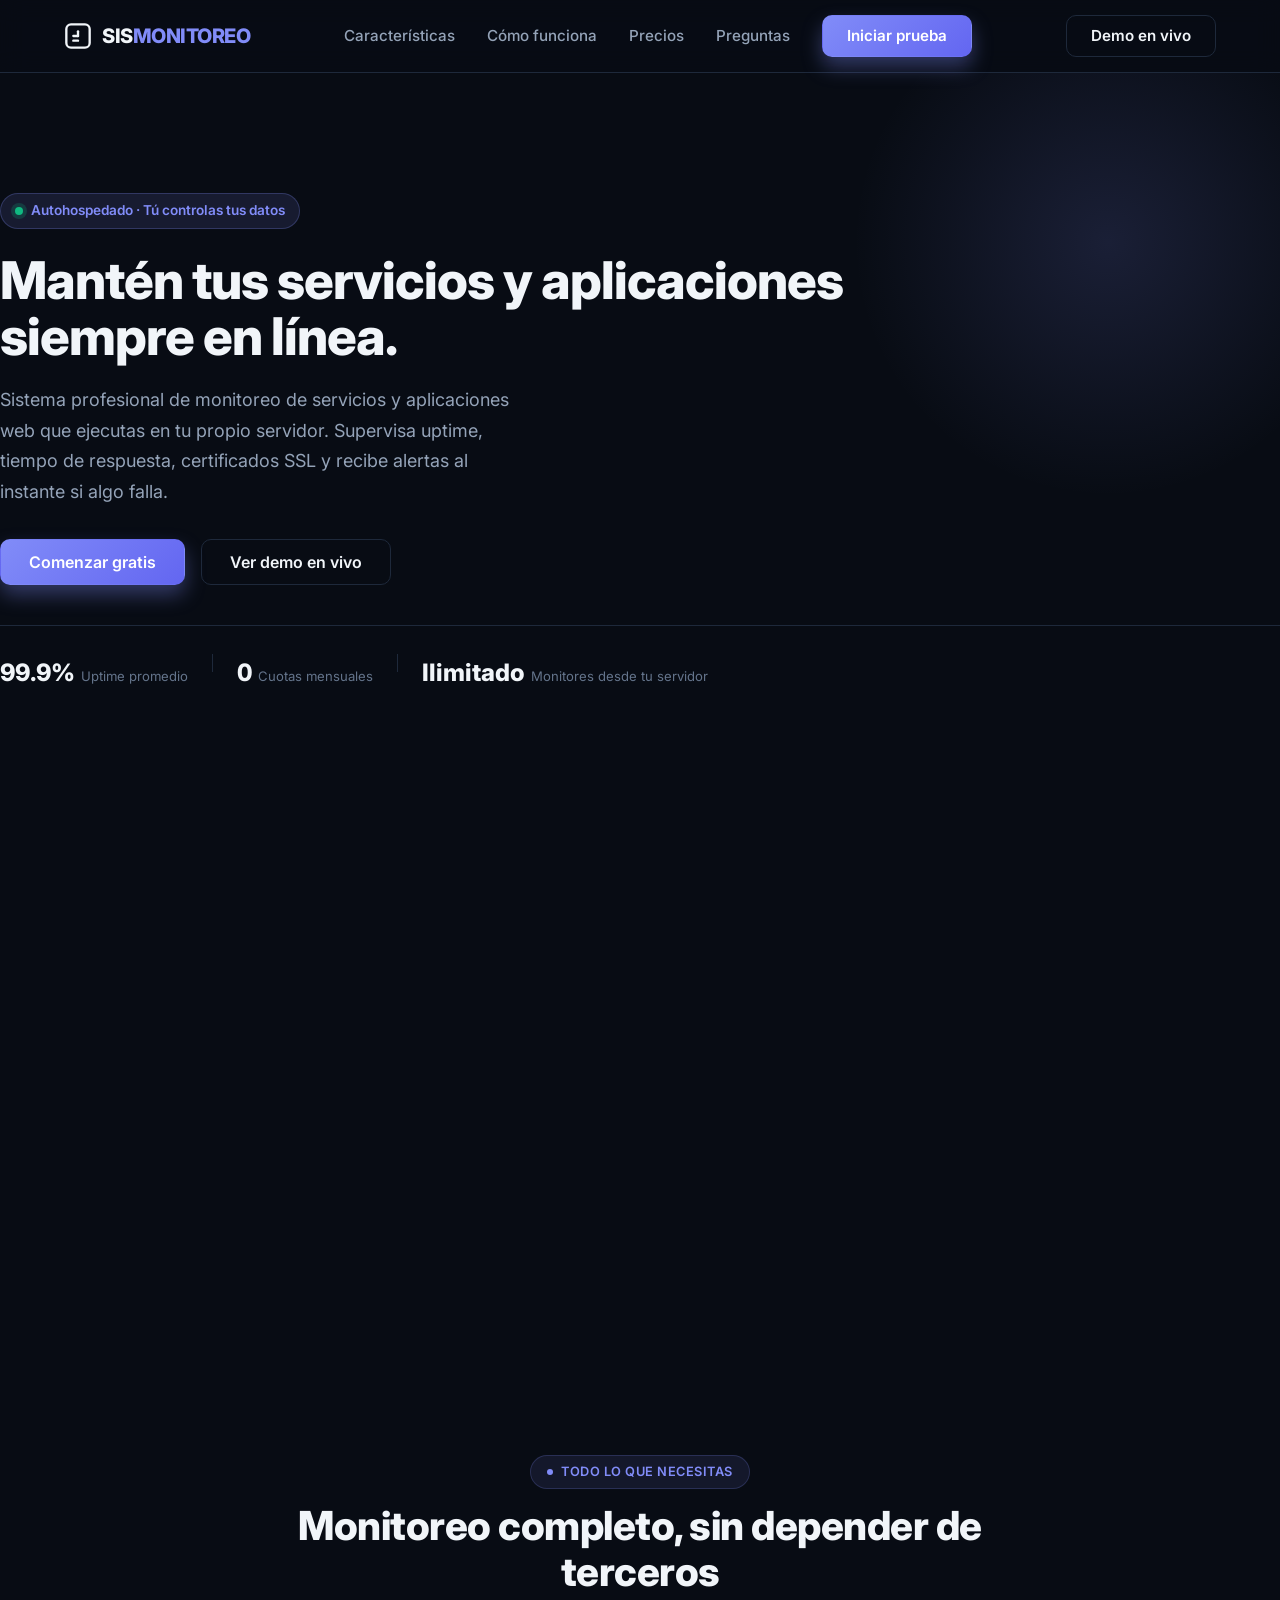
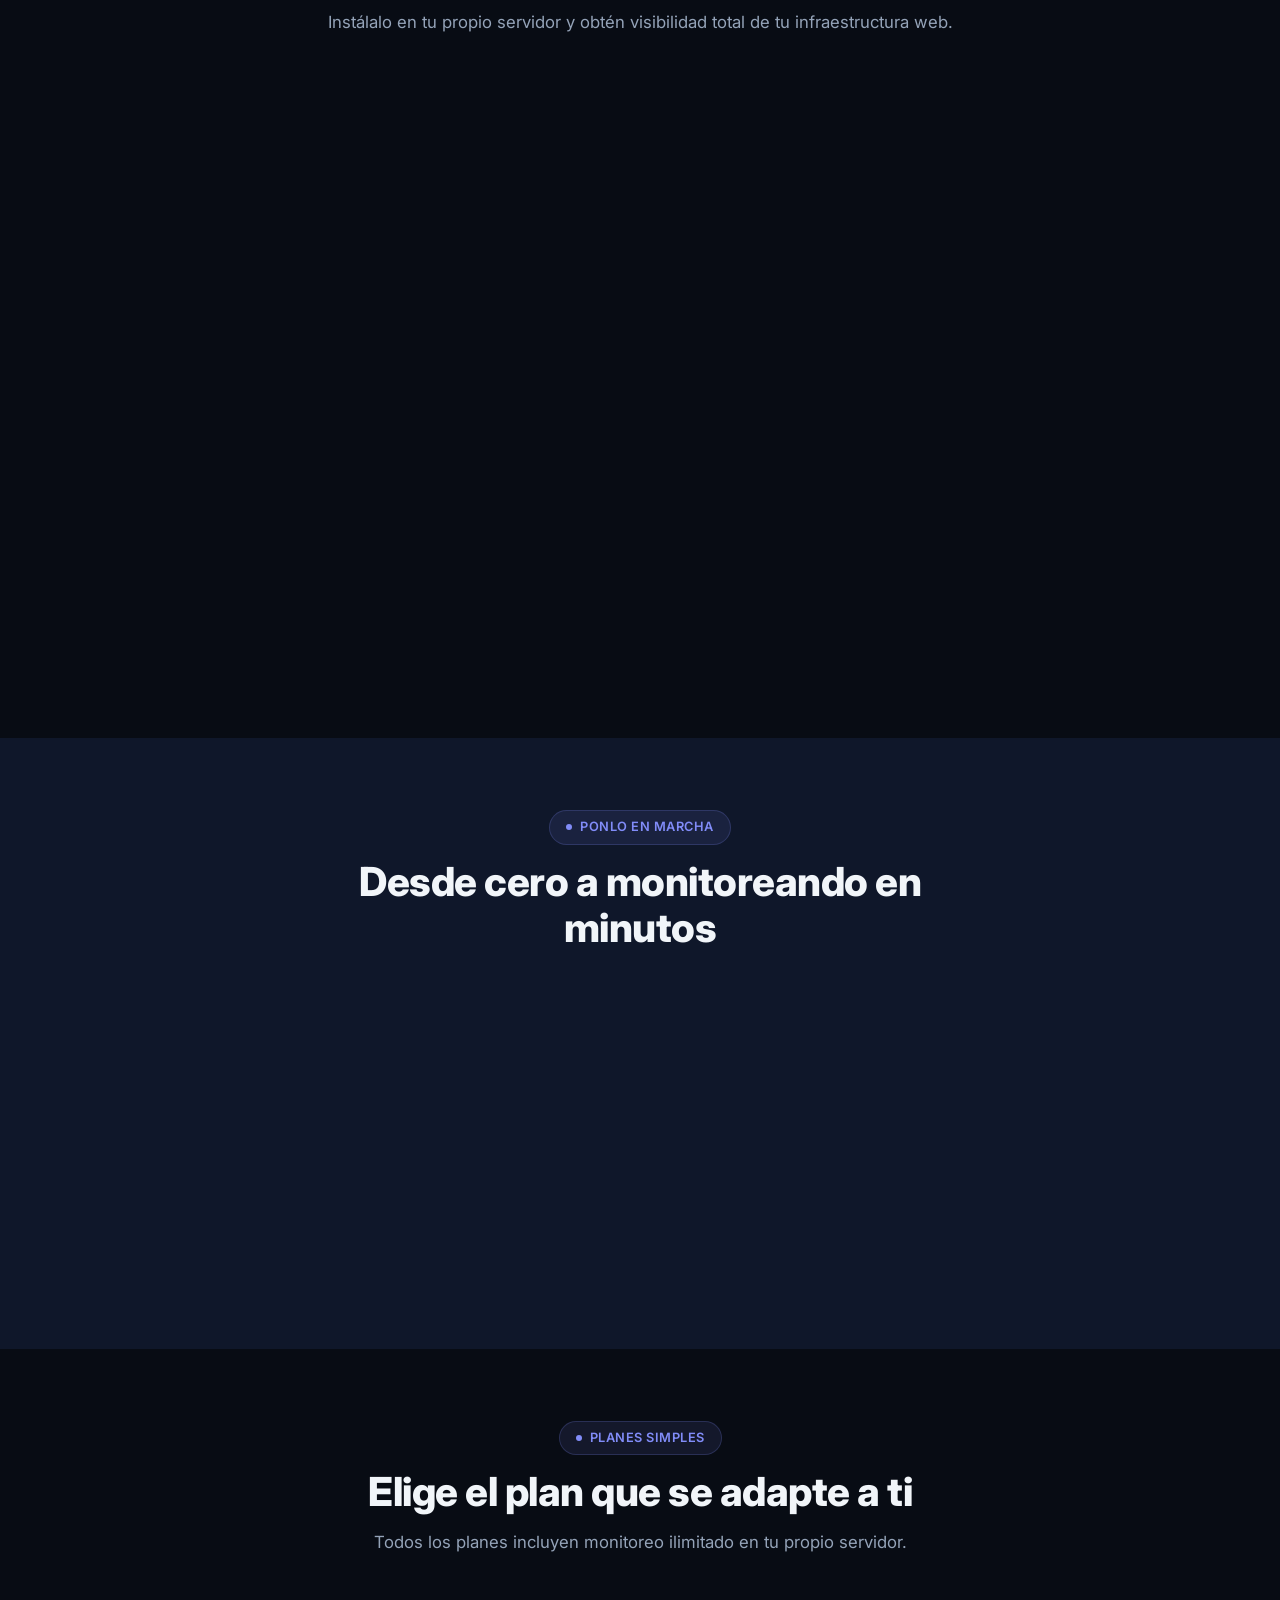
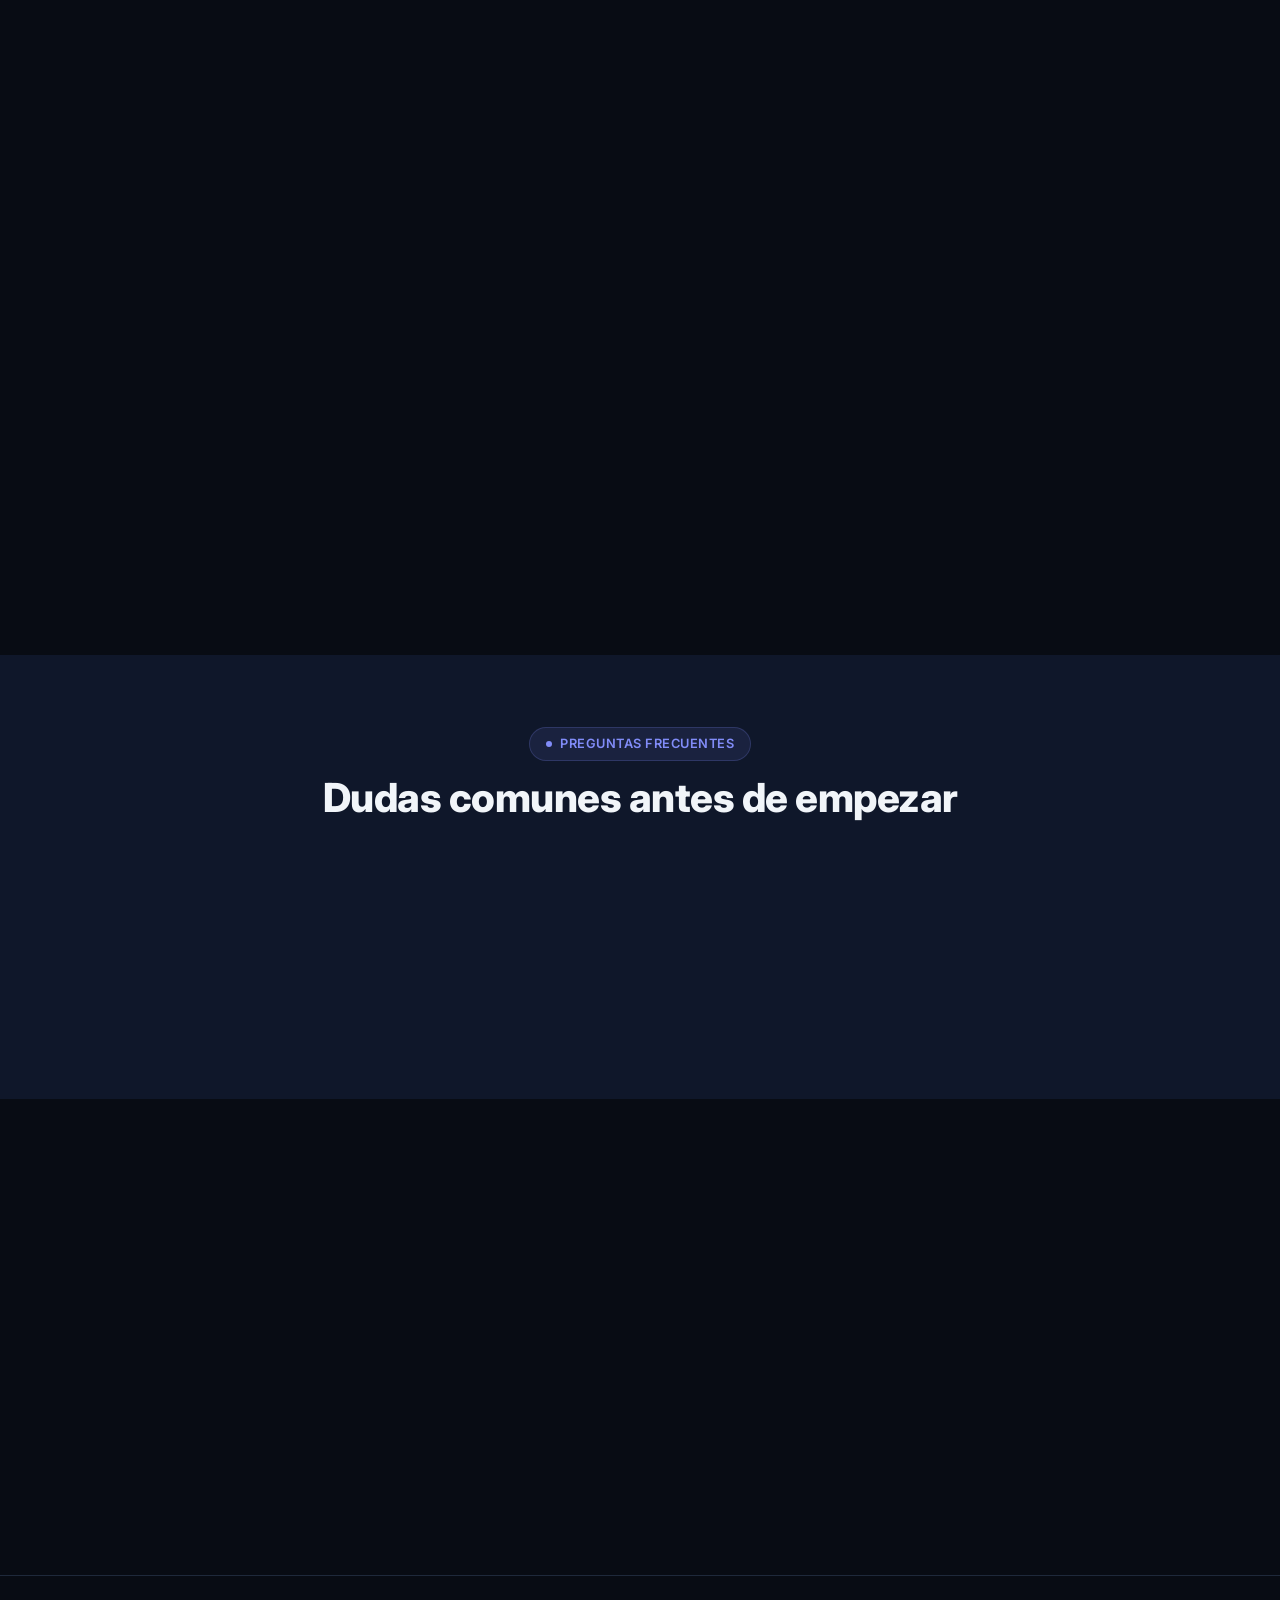
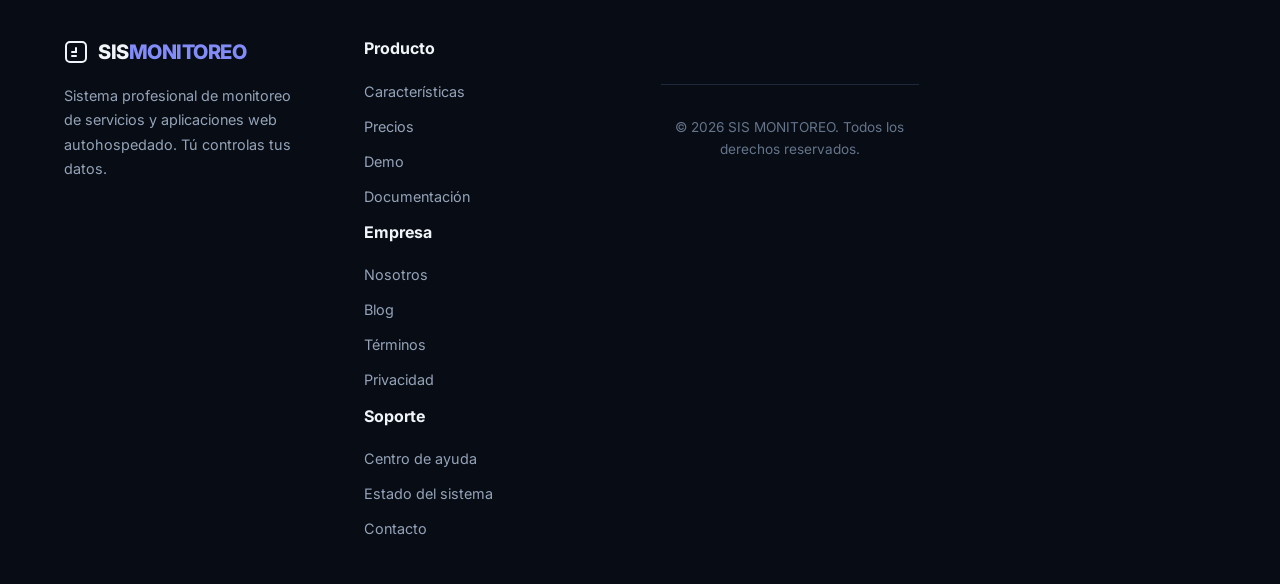
==== index.html @ 32576f23 "feat: landing profesional para SIS MONITOREO - Página de presentación con tema oscuro y diseño respo" ====
<!DOCTYPE html>
<html lang="es">
<head>
  <meta charset="UTF-8">
  <meta name="viewport" content="width=device-width, initial-scale=1.0">
  <meta name="description" content="Sistema profesional de monitoreo de servicios y aplicaciones web en tu propio servidor. Uptime, tiempo de respuesta, certificados SSL y alertas en tiempo real.">
  <title>SIS MONITOREO | Monitoreo de Servicios y Aplicaciones Web Autohospedado</title>
  <link rel="preconnect" href="https://fonts.googleapis.com">
  <link rel="preconnect" href="https://fonts.gstatic.com" crossorigin>
  <link href="https://fonts.googleapis.com/css2?family=Inter:wght@300;400;500;600;700;800&display=swap" rel="stylesheet">
  <link rel="stylesheet" href="css/style.css">
</head>
<body>

  <!-- Navbar -->
  <nav class="navbar" id="navbar">
    <div class="nav-container">
      <a href="#" class="nav-logo">
        <svg width="28" height="28" viewBox="0 0 24 24" fill="none" xmlns="http://www.w3.org/2000/svg" aria-hidden="true">
          <rect width="20" height="20" x="2" y="2" rx="4" stroke="currentColor" stroke-width="2"/>
          <path d="M12 8V12" stroke="currentColor" stroke-width="2" stroke-linecap="round"/>
          <path d="M8 12H12" stroke="currentColor" stroke-width="2" stroke-linecap="round"/>
          <path d="M12 16H8" stroke="currentColor" stroke-width="2" stroke-linecap="round"/>
          <circle cx="12" cy="12" r="1" fill="currentColor"/>
        </svg>
        <span>SIS<span style="color:#818cf8">MONITOREO</span></span>
      </a>

      <div class="nav-links" id="navLinks">
        <a href="#features" class="nav-link">Características</a>
        <a href="#how-it-works" class="nav-link">Cómo funciona</a>
        <a href="#pricing" class="nav-link">Precios</a>
        <a href="#faq" class="nav-link">Preguntas</a>
        <a href="#" class="nav-link btn btn-primary">Iniciar prueba</a>
      </div>

      <div class="nav-actions">
        <a href="#" class="btn btn-outline">Demo en vivo</a>
        <button class="nav-toggle" id="navToggle" aria-label="Abrir menú">
          <span></span><span></span><span></span>
        </button>
      </div>
    </div>
  </nav>

  <!-- Hero -->
  <section class="hero" id="hero">
    <div class="hero-content">
      <div class="hero-badge">
        <span class="dot"></span>
        Autohospedado · Tú controlas tus datos
      </div>
      <h1 class="hero-title">Mantén tus servicios y aplicaciones<br>siempre en línea.</h1>
      <p class="hero-subtitle">
        Sistema profesional de monitoreo de servicios y aplicaciones web que ejecutas en tu propio servidor.
        Supervisa uptime, tiempo de respuesta, certificados SSL y recibe alertas al instante si algo falla.
      </p>
      <div class="hero-cta">
        <a href="#pricing" class="btn btn-primary btn-lg">Comenzar gratis</a>
        <a href="#" class="btn btn-outline btn-lg">Ver demo en vivo</a>
      </div>
      <div class="hero-stats">
        <div class="stat"><span class="stat-value">99.9%</span><span class="stat-label">Uptime promedio</span></div>
        <div class="stat"><span class="stat-divider"></span></div>
        <div class="stat"><span class="stat-value">0</span><span class="stat-label">Cuotas mensuales</span></div>
        <div class="stat"><span class="stat-divider"></span></div>
        <div class="stat"><span class="stat-value">Ilimitado</span><span class="stat-label">Monitores desde tu servidor</span></div>
      </div>
    </div>

    <div class="hero-visual">
      <div class="dashboard-frame">
        <div class="dashboard-header">
          <div class="dh-title">Panel de control en tiempo real</div>
          <div class="dh-status"><span class="dh-dot online"></span> Sistema operativo</div>
        </div>
        <div class="dashboard-grid">
          <div class="d-card uptime">
            <div class="d-label">Uptime global</div>
            <div class="d-value">99.98%</div>
            <div class="d-trend"><span class="trend up">▲ 0.12%</span> vs ayer</div>
          </div>
          <div class="d-card response">
            <div class="d-label">Tiempo de respuesta medio</div>
            <div class="d-value">142 ms</div>
            <div class="d-trend"><span class="trend down">▼ 18 ms</span> vs ayer</div>
          </div>
          <div class="d-card services">
            <div class="d-label">Servicios monitoreados</div>
            <div class="d-value">24</div>
            <div class="d-trend"><span class="trend up">▲ 2</span> nuevos esta semana</div>
          </div>
        </div>
        <div class="dashboard-list">
          <div class="dl-header">
            <span>Servicios</span>
            <span>Estado</span>
            <span>Respuesta</span>
          </div>
          <div class="dl-item">
            <span class="dl-name">api.miempresa.com</span>
            <span class="dl-badge dl-online">Operativo</span>
            <span class="dl-time">89 ms</span>
          </div>
          <div class="dl-item">
            <span class="dl-name">app.clientes.miempresa.com</span>
            <span class="dl-badge dl-online">Operativo</span>
            <span class="dl-time">134 ms</span>
          </div>
          <div class="dl-item">
            <span class="dl-name">web.app.miempresa.com</span>
            <span class="dl-badge dl-degraded">Degradado</span>
            <span class="dl-time">2.1 s</span>
          </div>
          <div class="dl-item">
            <span class="dl-name">api.externa.proveedor.com</span>
            <span class="dl-badge dl-offline">Caído</span>
            <span class="dl-time">--</span>
          </div>
        </div>
        <div class="dashboard-sparkline">
          <svg viewBox="0 0 400 100" xmlns="http://www.w3.org/2000/svg" preserveAspectRatio="none">
            <path d="M10 60 Q40 30, 70 55 T130 25 T190 60 T250 40 T310 70 T370 45" stroke="#818cf8" stroke-width="2.5" fill="none"/>
            <path d="M10 60 Q40 30, 70 55 T130 25 T190 60 T250 40 T310 70 T370 45" stroke="#818cf8" stroke-width="1" fill="#818cf8" opacity="0.12"/>
          </svg>
        </div>
      </div>
    </div>
  </section>

  <!-- Features -->
  <section class="section" id="features">
    <div class="container">
      <div class="section-header">
        <span class="section-kicker">Todo lo que necesitas</span>
        <h2 class="section-title">Monitoreo completo, sin depender de terceros</h2>
        <p class="section-text">Instálalo en tu propio servidor y obtén visibilidad total de tu infraestructura web.</p>
      </div>

      <div class="features-grid">
        <article class="feature-card">
          <div class="feature-icon">
            <svg viewBox="0 0 24 24" fill="none" stroke="currentColor" stroke-width="2" stroke-linecap="round" stroke-linejoin="round"><path d="M12 2L2 7l10 5 10-5-10-5z"/><path d="M2 17l10 5 10-5"/><path d="M2 12l10 5 10-5"/></svg>
          </div>
          <h3 class="feature-name">Uptime y disponibilidad</h3>
          <p class="feature-text">Verifica cada minuto que tus servicios respondan. Historial de disponibilidad y reportes de incidentes.</p>
        </article>
        <article class="feature-card">
          <div class="feature-icon">
            <svg viewBox="0 0 24 24" fill="none" stroke="currentColor" stroke-width="2" stroke-linecap="round" stroke-linejoin="round"><circle cx="12" cy="12" r="10"/><path d="M12 6v6l4 2"/></svg>
          </div>
          <div class="feature-badge">SSL</div>
          <h3 class="feature-name">Vigilancia de certificados SSL</h3>
          <p class="feature-text">Alertas automáticas antes de que expire un certificado y detección de configuraciones inseguras.</p>
        </article>
        <article class="feature-card">
          <div class="feature-icon">
            <svg viewBox="0 0 24 24" fill="none" stroke="currentColor" stroke-width="2" stroke-linecap="round" stroke-linejoin="round"><path d="M20 21v-2a4 4 0 0 0-4-4H8a4 4 0 0 0-4 4v2"/><circle cx="12" cy="7" r="4"/></svg>
          </div>
          <h3 class="feature-name">Alertas en tiempo real</h3>
          <p class="feature-text">Notificaciones por email y webhook en el instante en que un servicio cae o se recupera.</p>
        </article>
        <article class="feature-card">
          <div class="feature-icon">
            <svg viewBox="0 0 24 24" fill="none" stroke="currentColor" stroke-width="2" stroke-linecap="round" stroke-linejoin="round"><rect x="3" y="11" width="18" height="11" rx="2" ry="2"/><path d="M7 11V7a5 5 0 0 1 10 0v4"/></svg>
          </div>
          <h3 class="feature-name">Dashboard propio</h3>
          <p class="feature-text">Interfaz limpia y rápida alojada en tu servidor. Sin paneles externos ni cuotas por uso.</p>
        </article>
        <article class="feature-card">
          <div class="feature-icon">
            <svg viewBox="0 0 24 24" fill="none" stroke="currentColor" stroke-width="2" stroke-linecap="round" stroke-linejoin="round"><path d="M12 22s8-4 8-10V5l-8-3-8 3v7c0 6 8 10 8 10z"/></svg>
          </div>
          <h3 class="feature-name">Tiempo de respuesta</h3>
          <p class="feature-text">Mide la latencia de cada endpoint y detecta lentitudes antes de que afecten a tus usuarios.</p>
        </article>
        <article class="feature-card">
          <div class="feature-icon">
            <svg viewBox="0 0 24 24" fill="none" stroke="currentColor" stroke-width="2" stroke-linecap="round" stroke-linejoin="round"><path d="M1 12s4-8 11-8 11 8 11 8-4 8-11 8-11-8-11-8z"/><circle cx="12" cy="12" r="3"/></svg>
          </div>
          <h3 class="feature-name">Privacidad total</h3>
          <p class="feature-text">Todo corre en tu hardware. Los datos de monitoreo nunca salen de tu infraestructura.</p>
        </article>
      </div>
    </div>
  </section>

  <!-- How it works -->
  <section class="section section-alt" id="how-it-works">
    <div class="container">
      <div class="section-header">
        <span class="section-kicker">Ponlo en marcha</span>
        <h2 class="section-title">Desde cero a monitoreando en minutos</h2>
      </div>
      <div class="steps">
        <div class="step">
          <div class="step-number">01</div>
          <h3 class="step-title">Instala en tu servidor</h3>
          <p class="step-text">Despliega el agente ligero de SIS MONITOREO en tu propio servidor (Docker o binario directo).</p>
        </div>
        <div class="step">
          <div class="step-number">02</div>
          <h3 class="step-title">Agrega tus servicios</h3>
          <p class="step-text">Configura las URLs, puertos y certificados SSL que deseas vigilar desde el panel.</p>
        </div>
        <div class="step">
          <div class="step-number">03</div>
          <h3 class="step-title">Recibe alertas</h3>
          <p class="step-text">Define umbrales y recibe notificaciones por email o webhook ante cualquier caída.</p>
        </div>
      </div>
    </div>
  </section>

  <!-- Pricing -->
  <section class="section" id="pricing">
    <div class="container">
      <div class="section-header">
        <span class="section-kicker">Planes simples</span>
        <h2 class="section-title">Elige el plan que se adapte a ti</h2>
        <p class="section-text">Todos los planes incluyen monitoreo ilimitado en tu propio servidor.</p>
      </div>
      <div class="pricing-grid">
        <div class="pricing-card">
          <div class="pricing-head">
            <h3 class="pricing-name">Básico</h3>
            <div class="pricing-price"><span class="currency">$</span><span class="amount">0</span><span class="period">/mes</span></div>
            <p class="pricing-desc">Ideal para proyectos personales y pequeños equipos.</p>
          </div>
          <ul class="pricing-list">
            <li><span class="check">✓</span> Hasta 10 monitores</li>
            <li><span class="check">✓</span> Chequeo cada 5 minutos</li>
            <li><span class="check">✓</span> Alertas por email</li>
            <li><span class="check">✓</span> Historial de 7 días</li>
            <li><span class="check">✓</span> Autohospedado</li>
          </ul>
          <a href="#" class="btn btn-outline btn-full">Empezar gratis</a>
        </div>
        <div class="pricing-card pricing-card--featured">
          <div class="pricing-ribbon">Más popular</div>
          <div class="pricing-head">
            <h3 class="pricing-name">Profesional</h3>
            <div class="pricing-price"><span class="currency">$</span><span class="amount">19</span><span class="period">/mes</span></div>
            <p class="pricing-desc">Para equipos y entornos de producción.</p>
          </div>
          <ul class="pricing-list">
            <li><span class="check">✓</span> Monitores ilimitados</li>
            <li><span class="check">✓</span> Chequeo cada 60 segundos</li>
            <li><span class="check">✓</span> Email + Webhooks</li>
            <li><span class="check">✓</span> Vigilancia SSL</li>
            <li><span class="check">✓</span> Historial de 90 días</li>
            <li><span class="check">✓</span> Soporte prioritario</li>
          </ul>
          <a href="#" class="btn btn-primary btn-full">Elegir Profesional</a>
        </div>
        <div class="pricing-card">
          <div class="pricing-head">
            <h3 class="pricing-name">Enterprise</h3>
            <div class="pricing-price"><span class="currency">$</span><span class="amount">49</span><span class="period">/mes</span></div>
            <p class="pricing-desc">Infraestructura crítica y cumplimiento.</p>
          </div>
          <ul class="pricing-list">
            <li><span class="check">✓</span> Todo lo de Profesional</li>
            <li><span class="check">✓</span> Chequeo cada 30 segundos</li>
            <li><span class="check">✓</span> Múltiples servidores (cluster)</li>
            <li><span class="check">✓</span> API completa y webhooks</li>
            <li><span class="check">✓</span> Historial de 1 año</li>
            <li><span class="check">✓</span> SLA y soporte dedicado</li>
          </ul>
          <a href="#" class="btn btn-outline btn-full">Contactar ventas</a>
        </div>
      </div>
    </div>
  </section>

  <!-- FAQ -->
  <section class="section section-alt" id="faq">
    <div class="container">
      <div class="section-header">
        <span class="section-kicker">Preguntas frecuentes</span>
        <h2 class="section-title">Dudas comunes antes de empezar</h2>
      </div>
      <div class="faq-grid">
        <div class="faq-item">
          <button class="faq-question" aria-expanded="false">
            ¿Necesito servidor propio para usar SIS MONITOREO?
          </button>
          <div class="faq-answer" hidden>
            Sí. El sistema está diseñado para instalarse en tu propio servidor (VPS, dedicado o local). Tú eres dueño de los datos y de la infraestructura.
          </div>
        </div>
        <div class="faq-item">
          <button class="faq-question" aria-expanded="false">
            ¿Puedo ejecutarlo con Docker?
          </button>
          <div class="faq-answer" hidden>
            Sí. Ofrecemos una imagen oficial de Docker y un archivo docker-compose listo para desplegar en minutos.
          </div>
        </div>
        <div class="faq-item">
          <button class="faq-question" aria-expanded="false">
            ¿Cuántos servicios puedo monitorear?
          </button>
          <div class="faq-answer" hidden>
            Depende del plan: el plan gratuito permite hasta 10 monitores, mientras que Professional y Enterprise son ilimitados.
          </div>
        </div>
        <div class="faq-item">
          <button class="faq-question" aria-expanded="false">
            ¿Qué tan seguros son mis datos?
          </button>
          <div class="faq-answer" hidden>
            Muy seguros. Al estar autohospedado, la información de monitoreo nunca sale de tu servidor. Tú controlas el acceso y los backups.
          </div>
        </div>
      </div>
    </div>
  </section>

  <!-- CTA -->
  <section class="section cta-section">
    <div class="container cta-card">
      <div class="cta-content">
        <h2 class="cta-title">¿Listo para vigilar tus servicios?</h2>
        <p class="cta-text">Instala SIS MONITOREO en tu servidor hoy y empieza a recibir alertas antes de que tus clientes noten un problema.</p>
        <a href="#" class="btn btn-primary btn-lg">Comenzar prueba gratuita</a>
      </div>
    </div>
  </section>

  <!-- Footer -->
  <footer class="footer">
    <div class="container footer-grid">
      <div class="footer-brand">
        <a href="#" class="nav-logo" style="text-decoration:none;color:inherit;display:flex;align-items:center;gap:10px;">
          <svg width="24" height="24" viewBox="0 0 24 24" fill="none" xmlns="http://www.w3.org/2000/svg" aria-hidden="true">
            <rect width="20" height="20" x="2" y="2" rx="4" stroke="currentColor" stroke-width="2"/>
            <path d="M12 8V12" stroke="currentColor" stroke-width="2" stroke-linecap="round"/>
            <path d="M8 12H12" stroke="currentColor" stroke-width="2" stroke-linecap="round"/>
            <path d="M12 16H8" stroke="currentColor" stroke-width="2" stroke-linecap="round"/>
            <circle cx="12" cy="12" r="1" fill="currentColor"/>
          </svg>
          <span>SIS<span style="color:#818cf8">MONITOREO</span></span>
        </a>
        <p class="footer-text">Sistema profesional de monitoreo de servicios y aplicaciones web autohospedado. Tú controlas tus datos.</p>
      </div>
      <div class="footer-links">
        <div class="footer-col">
          <h4>Producto</h4>
          <a href="#">Características</a>
          <a href="#">Precios</a>
          <a href="#">Demo</a>
          <a href="#">Documentación</a>
        </div>
        <div class="footer-col">
          <h4>Empresa</h4>
          <a href="#">Nosotros</a>
          <a href="#">Blog</a>
          <a href="#">Términos</a>
          <a href="#">Privacidad</a>
        </div>
        <div class="footer-col">
          <h4>Soporte</h4>
          <a href="#">Centro de ayuda</a>
          <a href="#">Estado del sistema</a>
          <a href="#">Contacto</a>
        </div>
      </div>
      <div class="footer-bottom">
        <p>© 2026 SIS MONITOREO. Todos los derechos reservados.</p>
      </div>
    </div>
  </footer>

  <script src="js/main.js"></script>
</body>
</html>
---- css/style.css ----
/* ============================================
   SIS MONITOREO — Landing Page
   ============================================ */
:root {
  --bg: #080c14;
  --bg-panel: #0f172a;
  --bg-card: #111827;
  --border: #1e293b;
  --border-hover: #334155;

  --text: #f1f5f9;
  --text-muted: #94a3b8;
  --text-dim: #64748b;

  --accent: #818cf8;
  --accent-hover: #6366f1;
  --accent-glow: rgba(129, 140, 248, 0.35);

  --success: #34d399;
  --success-dark: #10b981;
  --danger: #fb7185;
  --danger-dark: #ef4444;
  --warning: #fbbf24;

  --radius: 14px;
  --radius-lg: 20px;
  --shadow: 0 20px 25px -5px rgba(0, 0, 0, 0.35),
            0 8px 10px -6px rgba(0, 0, 0, 0.25);
  --shadow-lg: 0 35px 50px -15px rgba(0, 0, 0, 0.45);

  --transition: 250ms cubic-bezier(0.4, 0, 0.2, 1);
}

* {
  margin: 0;
  padding: 0;
  box-sizing: border-box;
}

html {
  scroll-behavior: smooth;
}

body {
  background-color: var(--bg);
  color: var(--text);
  font-family: "Inter", -apple-system, BlinkMacSystemFont, "Segoe UI", Roboto,
    "Helvetica Neue", Arial, sans-serif;
  line-height: 1.6;
  overflow-x: hidden;
}

a {
  color: inherit;
  text-decoration: none;
}

img {
  display: block;
  max-width: 100%;
}

.section {
  padding: 72px 0;
  position: relative;
}

.section-alt {
  background-color: var(--bg-panel);
}

.container {
  width: 100%;
  max-width: 1200px;
  margin: 0 auto;
  padding: 0 24px;
}

/* ---------- Navbar ---------- */
.navbar {
  position: sticky;
  top: 0;
  z-index: 100;
  border-bottom: 1px solid var(--border);
  background: rgba(8, 12, 20, 0.7);
  backdrop-filter: blur(12px);
  -webkit-backdrop-filter: blur(12px);
}

.nav-container {
  max-width: 1200px;
  margin: 0 auto;
  padding: 0 24px;
  display: flex;
  align-items: center;
  justify-content: space-between;
  height: 72px;
}

.nav-logo {
  display: flex;
  align-items: center;
  gap: 10px;
  color: var(--text);
  font-weight: 800;
  font-size: 1.25rem;
  letter-spacing: -0.5px;
}

.nav-logo span {
  font-variant-numeric: tabular-nums;
}

.nav-links {
  display: flex;
  align-items: center;
  gap: 32px;
}

.nav-link {
  font-size: 0.95rem;
  font-weight: 500;
  color: var(--text-muted);
  transition: color var(--transition);
}

.nav-link:hover {
  color: var(--text);
}

.nav-actions {
  display: flex;
  align-items: center;
  gap: 12px;
}

.nav-toggle {
  display: none;
  background: transparent;
  border: none;
  cursor: pointer;
  padding: 6px;
}

.nav-toggle span {
  display: block;
  width: 22px;
  height: 2px;
  background: var(--text);
  border-radius: 2px;
  margin: 5px 0;
  transition: transform var(--transition), opacity var(--transition);
}

/* Buttons */
.btn {
  display: inline-flex;
  align-items: center;
  justify-content: center;
  gap: 8px;
  padding: 12px 24px;
  border-radius: 10px;
  font-weight: 600;
  font-size: 0.95rem;
  cursor: pointer;
  border: 1px solid transparent;
  transition: all var(--transition);
  line-height: 1;
}

.btn-primary {
  background: linear-gradient(135deg, var(--accent), #6366f1);
  color: #fff;
  box-shadow: 0 10px 20px var(--accent-glow);
}

.btn-primary:hover {
  transform: translateY(-2px);
  box-shadow: 0 15px 25px rgba(129, 140, 248, 0.45);
  filter: brightness(1.05);
}

.btn-outline {
  background: transparent;
  color: var(--text);
  border-color: var(--border);
}

.btn-outline:hover {
  border-color: var(--accent);
  color: var(--accent);
  background: rgba(129, 140, 248, 0.08);
}

.btn-lg {
  padding: 14px 28px;
  font-size: 1rem;
}

.btn-full {
  width: 100%;
}

/* ---------- Hero ---------- */
.hero {
  position: relative;
  padding-top: 120px;
  padding-bottom: 100px;
  overflow: hidden;
}

.hero::before {
  content: "";
  position: absolute;
  top: -10%;
  right: -10%;
  width: 600px;
  height: 600px;
  background: radial-gradient(circle, rgba(129, 140, 248, 0.15), transparent 60%);
  border-radius: 50%;
  z-index: -1;
}

.hero .container {
  display: grid;
  grid-template-columns: 1fr 1fr;
  gap: 64px;
  align-items: center;
}

.hero-badge {
  display: inline-flex;
  align-items: center;
  gap: 8px;
  padding: 6px 14px;
  background: rgba(129, 140, 248, 0.12);
  border: 1px solid rgba(129, 140, 248, 0.25);
  color: var(--accent);
  font-size: 0.85rem;
  font-weight: 600;
  border-radius: 999px;
  margin-bottom: 24px;
}

.hero-badge .dot {
  width: 8px;
  height: 8px;
  background: var(--success-dark);
  border-radius: 50%;
  box-shadow: 0 0 0 4px rgba(16, 185, 129, 0.2);
}

.hero-title {
  font-size: 3.25rem;
  font-weight: 800;
  line-height: 1.08;
  letter-spacing: -1px;
  margin-bottom: 20px;
  color: var(--text);
}

.hero-title span {
  /* placeholder if needed */
}

.hero-subtitle {
  font-size: 1.125rem;
  color: var(--text-muted);
  margin-bottom: 32px;
  max-width: 520px;
  line-height: 1.7;
}

.hero-cta {
  display: flex;
  gap: 16px;
  margin-bottom: 40px;
  flex-wrap: wrap;
}

.hero-stats {
  display: flex;
  gap: 24px;
  border-top: 1px solid var(--border);
  padding-top: 28px;
}

.stat {
  display: flex;
  align-items: baseline;
  gap: 6px;
}

.stat-divider {
  width: 1px;
  height: 18px;
  background: var(--border);
}

.stat-value {
  font-size: 1.5rem;
  font-weight: 800;
  color: var(--text);
  font-variant-numeric: tabular-nums;
}

.stat-label {
  font-size: 0.82rem;
  color: var(--text-dim);
}

/* Hero visual */
.hero-visual {
  position: relative;
}

.dashboard-frame {
  position: relative;
  background: var(--bg-card);
  border: 1px solid var(--border);
  border-radius: var(--radius-lg);
  padding: 24px;
  box-shadow: var(--shadow-lg);
}

.dashboard-header {
  display: flex;
  justify-content: space-between;
  align-items: center;
  margin-bottom: 20px;
  padding-bottom: 12px;
  border-bottom: 1px solid var(--border);
}

.dh-title {
  font-size: 0.95rem;
  font-weight: 600;
  color: var(--text);
}

.dh-status {
  display: flex;
  align-items: center;
  gap: 6px;
  font-size: 0.8rem;
  font-weight: 500;
  color: var(--text-muted);
}

.dh-dot {
  width: 7px;
  height: 7px;
  border-radius: 50%;
  background: var(--success-dark);
  box-shadow: 0 0 8px var(--success-dark);
}

.dh-dot.online {
  background: var(--success-dark);
}

.dashboard-grid {
  display: grid;
  grid-template-columns: repeat(3, 1fr);
  gap: 14px;
  margin-bottom: 24px;
}

.d-card {
  background: var(--bg);
  border: 1px solid var(--border);
  border-radius: 12px;
  padding: 16px;
  display: flex;
  flex-direction: column;
  gap: 4px;
}

.d-card.uptime {
  border-top: 3px solid var(--success-dark);
}

.d-card.response {
  border-top: 3px solid var(--accent);
}

.d-card.services {
  border-top: 3px solid var(--warning);
}

.d-label {
  font-size: 0.75rem;
  font-weight: 600;
  color: var(--text-dim);
  text-transform: uppercase;
  letter-spacing: 0.4px;
}

.d-value {
  font-size: 1.75rem;
  font-weight: 800;
  color: var(--text);
}

.d-trend {
  font-size: 0.78rem;
  font-weight: 500;
  color: var(--text-muted);
  margin-top: 2px;
}

.trend {
  font-weight: 700;
  margin-right: 4px;
}

.trend.up { color: var(--success-dark); }
.trend.down { color: var(--text-dim); }

.dashboard-list {
  margin-bottom: 20px;
  border: 1px solid var(--border);
  border-radius: 12px;
  overflow: hidden;
}

.dl-header {
  display: flex;
  background: var(--bg-card);
  padding: 10px 16px;
  font-size: 0.75rem;
  font-weight: 600;
  color: var(--text-dim);
  text-transform: uppercase;
  border-bottom: 1px solid var(--border);
}

.dl-item {
  display: flex;
  align-items: center;
  justify-content: space-between;
  padding: 10px 16px;
  border-bottom: 1px solid var(--border);
  font-size: 0.85rem;
}

.dl-item:last-child {
  border-bottom: none;
}

.dl-name {
  color: var(--text);
  flex: 1;
  min-width: 0;
}

.dl-badge {
  padding: 4px 10px;
  border-radius: 999px;
  font-size: 0.72rem;
  font-weight: 600;
  white-space: nowrap;
}

.dl-online {
  background: rgba(16, 185, 129, 0.15);
  color: var(--success-dark);
  border: 1px solid rgba(16, 185, 129, 0.3);
}

.dl-degraded {
  background: rgba(251, 191, 36, 0.15);
  color: var(--warning);
  border: 1px solid rgba(251, 191, 36, 0.3);
}

.dl-offline {
  background: rgba(239, 68, 68, 0.15);
  color: var(--danger-dark);
  border: 1px solid rgba(239, 68, 68, 0.3);
}

.dl-time {
  color: var(--text-muted);
  font-variant-numeric: tabular-nums;
}

.dashboard-sparkline {
  height: 70px;
  border-radius: 8px;
  overflow: hidden;
  background: rgba(129, 140, 248, 0.05);
}

/* ---------- Section headers ---------- */
.section-header {
  text-align: center;
  max-width: 720px;
  margin: 0 auto 56px;
}

.section-kicker {
  display: inline-flex;
  align-items: center;
  gap: 8px;
  padding: 6px 16px;
  background: rgba(129, 140, 248, 0.1);
  border: 1px solid rgba(129, 140, 248, 0.2);
  color: var(--accent);
  font-size: 0.8rem;
  font-weight: 600;
  border-radius: 999px;
  text-transform: uppercase;
  letter-spacing: 0.5px;
  margin-bottom: 14px;
}

.section-kicker::before {
  content: "";
  width: 6px;
  height: 6px;
  background: var(--accent);
  border-radius: 50%;
}

.section-title {
  font-size: 2.5rem;
  font-weight: 800;
  line-height: 1.15;
  letter-spacing: -0.5px;
  margin-bottom: 14px;
}

.section-text {
  font-size: 1.05rem;
  color: var(--text-muted);
  max-width: 640px;
  margin: 0 auto;
}

/* ---------- Features ---------- */
.features-grid {
  display: grid;
  grid-template-columns: repeat(3, 1fr);
  gap: 28px;
}

.feature-card {
  background: var(--bg-card);
  border: 1px solid var(--border);
  border-radius: var(--radius);
  padding: 32px 28px;
  transition: transform var(--transition), border-color var(--transition);
}

.feature-card:hover {
  transform: translateY(-4px);
  border-color: var(--border-hover);
}

.feature-icon {
  width: 48px;
  height: 48px;
  background: linear-gradient(135deg, var(--accent), #6366f1);
  border-radius: 12px;
  display: flex;
  align-items: center;
  justify-content: center;
  color: #fff;
  margin-bottom: 20px;
  box-shadow: 0 8px 16px var(--accent-glow);
}

.feature-icon svg {
  width: 24px;
  height: 24px;
}

.feature-badge {
  display: inline-block;
  padding: 4px 10px;
  background: rgba(129, 140, 248, 0.12);
  border: 1px solid rgba(129, 140, 248, 0.25);
  color: var(--accent);
  font-size: 0.72rem;
  font-weight: 600;
  border-radius: 6px;
  margin-bottom: 16px;
}

.feature-name {
  font-size: 1.15rem;
  font-weight: 700;
  margin-bottom: 12px;
  color: var(--text);
}

.feature-text {
  font-size: 0.95rem;
  color: var(--text-muted);
  line-height: 1.65;
}

/* ---------- How it works ---------- */
.steps {
  display: grid;
  grid-template-columns: repeat(3, 1fr);
  gap: 28px;
}

.step {
  background: var(--bg-card);
  border: 1px solid var(--border);
  border-radius: var(--radius-lg);
  padding: 40px 28px;
  position: relative;
  overflow: hidden;
}

.step::before {
  content: "";
  position: absolute;
  top: 0;
  left: 0;
  right: 0;
  height: 3px;
  background: linear-gradient(90deg, var(--accent), #6366f1);
}

.step-number {
  font-size: 2rem;
  font-weight: 900;
  color: var(--text-dim);
  margin-bottom: 20px;
}

.step-title {
  font-size: 1.25rem;
  font-weight: 700;
  margin-bottom: 12px;
  color: var(--text);
}

.step-text {
  font-size: 0.95rem;
  color: var(--text-muted);
  line-height: 1.6;
}

/* ---------- Pricing ---------- */
.pricing-grid {
  display: grid;
  grid-template-columns: repeat(3, 1fr);
  gap: 24px;
}

.pricing-card {
  background: var(--bg-card);
  border: 1px solid var(--border);
  border-radius: var(--radius-lg);
  padding: 40px 32px;
  display: flex;
  flex-direction: column;
  position: relative;
  transition: transform var(--transition), border-color var(--transition);
}

.pricing-card:hover {
  transform: translateY(-4px);
  border-color: var(--border-hover);
}

.pricing-card--featured {
  border-color: var(--accent);
  box-shadow: var(--shadow-lg);
  z-index: 1;
}

.pricing-ribbon {
  position: absolute;
  top: 16px;
  right: -16px;
  padding: 4px 40px;
  background: var(--accent);
  color: #fff;
  font-size: 0.75rem;
  font-weight: 700;
  text-transform: uppercase;
  letter-spacing: 0.5px;
  transform: rotate(45deg) translateY(-8px);
  transform-origin: top right;
  box-shadow: 0 4px 12px var(--accent-glow);
}

.pricing-head {
  margin-bottom: 28px;
}

.pricing-name {
  font-size: 1.5rem;
  font-weight: 800;
  margin-bottom: 10px;
  color: var(--text);
}

.pricing-price {
  display: flex;
  align-items: baseline;
  gap: 2px;
  font-size: 3rem;
  font-weight: 900;
  margin-bottom: 8px;
  color: var(--text);
  letter-spacing: -1px;
}

.pricing-price .currency {
  font-size: 1.25rem;
  color: var(--text-muted);
}

.pricing-price .period {
  font-size: 1rem;
  color: var(--text-muted);
  font-weight: 500;
}

.pricing-desc {
  font-size: 0.95rem;
  color: var(--text-muted);
}

.pricing-list {
  list-style: none;
  margin-bottom: 32px;
  flex: 1;
}

.pricing-list li {
  display: flex;
  align-items: center;
  gap: 12px;
  font-size: 0.95rem;
  color: var(--text-muted);
  margin-bottom: 14px;
}

.pricing-list .check {
  color: var(--success-dark);
  font-weight: 700;
}

/* ---------- FAQ ---------- */
.faq-grid {
  display: grid;
  grid-template-columns: repeat(2, 1fr);
  gap: 20px;
}

.faq-item {
  background: var(--bg-card);
  border: 1px solid var(--border);
  border-radius: var(--radius);
  overflow: hidden;
}

.faq-question {
  width: 100%;
  text-align: left;
  background: transparent;
  border: none;
  padding: 20px 24px;
  font-size: 1rem;
  font-weight: 600;
  color: var(--text);
  cursor: pointer;
  transition: background var(--transition);
  display: flex;
  justify-content: space-between;
  align-items: center;
}

.faq-question:hover {
  background: rgba(255, 255, 255, 0.03);
}

.faq-question::after {
  content: "+";
  font-size: 1.25rem;
  color: var(--accent);
  font-weight: 700;
}

.faq-answer {
  padding: 0 24px 20px;
  font-size: 0.95rem;
  color: var(--text-muted);
  line-height: 1.65;
}

.faq-answer[hidden] {
  display: none;
}

/* ---------- CTA ---------- */
.cta-section {
  overflow: hidden;
}

.cta-card {
  background: linear-gradient(135deg, #0f172a 0%, #111827 100%);
  border: 1px solid var(--border);
  border-radius: var(--radius-lg);
  padding: 64px 40px;
  text-align: center;
  box-shadow: var(--shadow-lg);
  position: relative;
  overflow: hidden;
}

.cta-card::before {
  content: "";
  position: absolute;
  top: -50%;
  left: -50%;
  width: 200%;
  height: 200%;
  background: radial-gradient(circle at 30% 20%, rgba(129, 140, 248, 0.12), transparent 55%);
  z-index: 0;
}

.cta-content {
  position: relative;
  z-index: 1;
}

.cta-title {
  font-size: 2.25rem;
  font-weight: 800;
  margin-bottom: 14px;
  letter-spacing: -0.5px;
}

.cta-text {
  font-size: 1.1rem;
  color: var(--text-muted);
  margin-bottom: 28px;
  max-width: 600px;
  margin-left: auto;
  margin-right: auto;
}

/* ---------- Footer ---------- */
.footer {
  border-top: 1px solid var(--border);
  padding: 60px 0 32px;
}

.footer-grid {
  display: grid;
  grid-template-columns: 260px repeat(3, 1fr);
  gap: 40px;
  align-items: start;
}

.footer-brand .nav-logo {
  margin-bottom: 16px;
}

.footer-text {
  font-size: 0.9rem;
  color: var(--text-muted);
  line-height: 1.7;
  max-width: 240px;
}

.footer-col h4 {
  font-size: 1rem;
  font-weight: 700;
  margin-bottom: 18px;
  color: var(--text);
}

.footer-col a {
  display: block;
  font-size: 0.9rem;
  color: var(--text-muted);
  margin-bottom: 12px;
  transition: color var(--transition);
}

.footer-col a:hover {
  color: var(--accent);
}

.footer-bottom {
  margin-top: 48px;
  padding-top: 32px;
  border-top: 1px solid var(--border);
  text-align: center;
  font-size: 0.85rem;
  color: var(--text-dim);
}

/* ---------- Reveal animation ---------- */
.reveal {
  opacity: 0;
  transform: translateY(24px);
  transition: opacity 600ms ease, transform 600ms ease;
}

.reveal.active {
  opacity: 1;
  transform: translateY(0);
}

/* ---------- Responsive ---------- */
@media (max-width: 992px) {
  .hero .container {
    grid-template-columns: 1fr;
    gap: 48px;
    text-align: center;
  }

  .hero-title {
    font-size: 2.5rem;
  }

  .hero-cta {
    justify-content: center;
  }

  .hero-stats {
    justify-content: center;
  }

  .dashboard-frame {
    max-width: 520px;
    margin: 0 auto;
  }

  .features-grid,
  .steps {
    grid-template-columns: repeat(2, 1fr);
  }

  .faq-grid {
    grid-template-columns: 1fr;
  }

  .pricing-grid {
    grid-template-columns: 1fr;
    max-width: 420px;
    margin: 0 auto;
  }

  .footer-grid {
    grid-template-columns: 1fr;
    gap: 32px;
  }
}

@media (max-width: 640px) {
  .section {
    padding: 56px 0;
  }

  .section-title {
    font-size: 1.9rem;
  }

  .hero-title {
    font-size: 2rem;
  }

  .features-grid,
  .steps {
    grid-template-columns: 1fr;
  }

  .dashboard-grid {
    grid-template-columns: 1fr;
  }

  .nav-links {
    position: fixed;
    top: 72px;
    left: 0;
    right: 0;
    background: rgba(8, 12, 20, 0.95);
    backdrop-filter: blur(12px);
    flex-direction: column;
    padding: 32px 24px;
    gap: 16px;
    align-items: stretch;
    border-bottom: 1px solid var(--border);
    clip-path: inset(0 100% 0 0);
    transition: clip-path 300ms ease;
  }

  .nav-links.open {
    clip-path: inset(0 0 0 0);
  }

  .nav-actions .btn-outline {
    display: none;
  }

  .nav-toggle {
    display: block;
  }

  .hero-stats {
    flex-wrap: wrap;
    gap: 16px;
  }

  .stat-divider {
    display: none;
  }

  .cta-title {
    font-size: 1.75rem;
  }
}
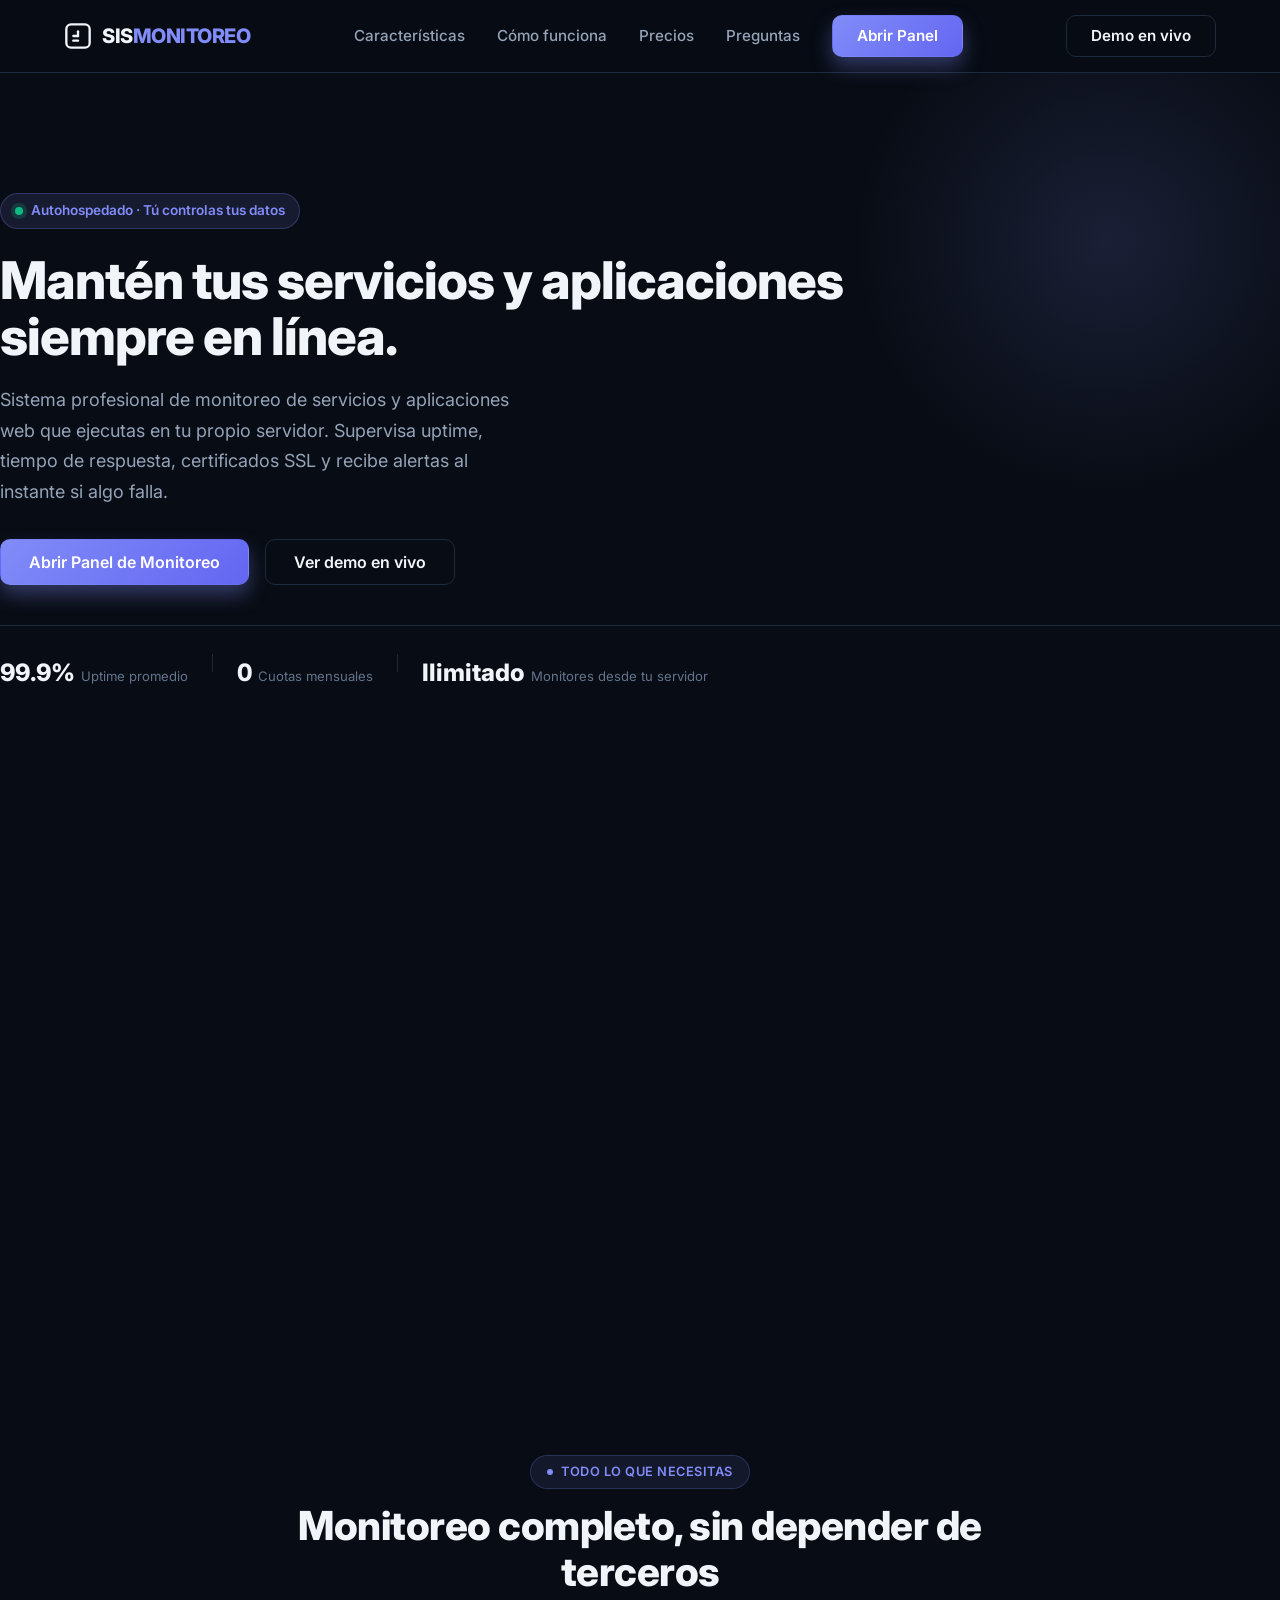
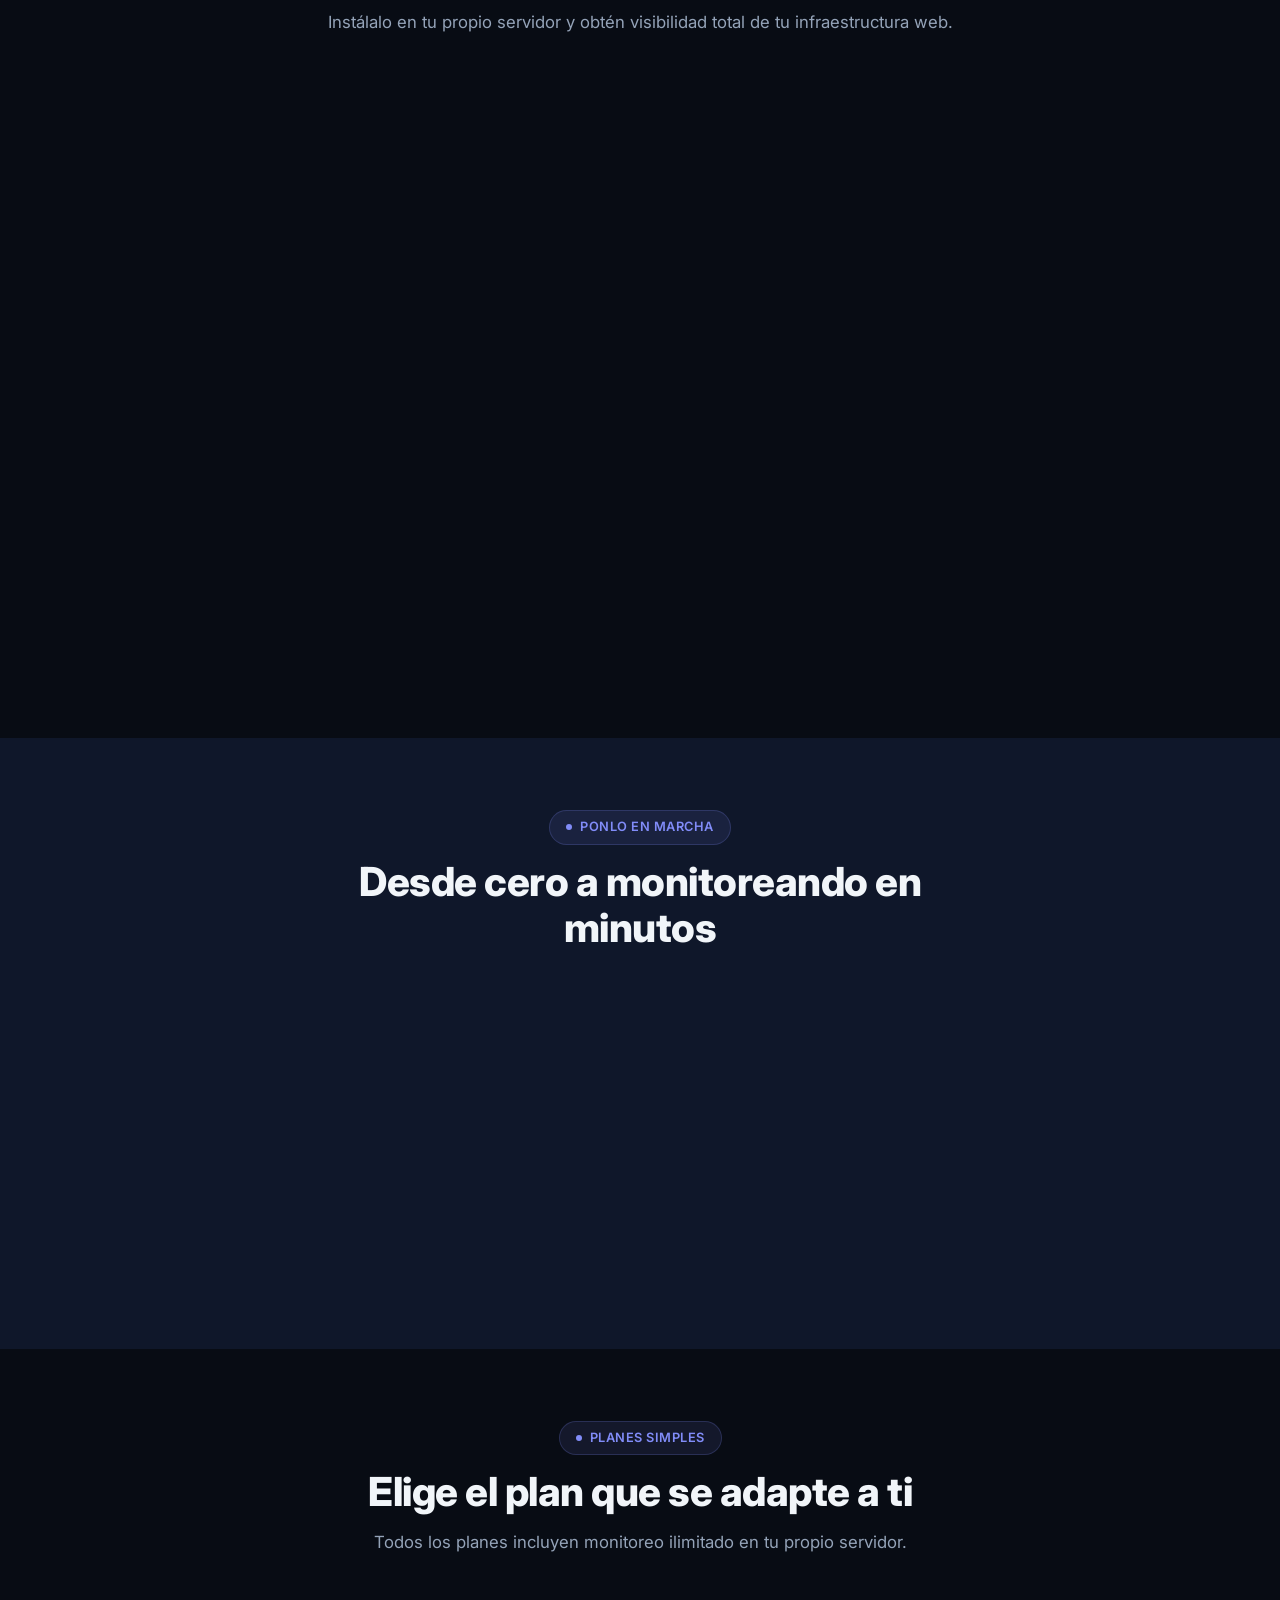
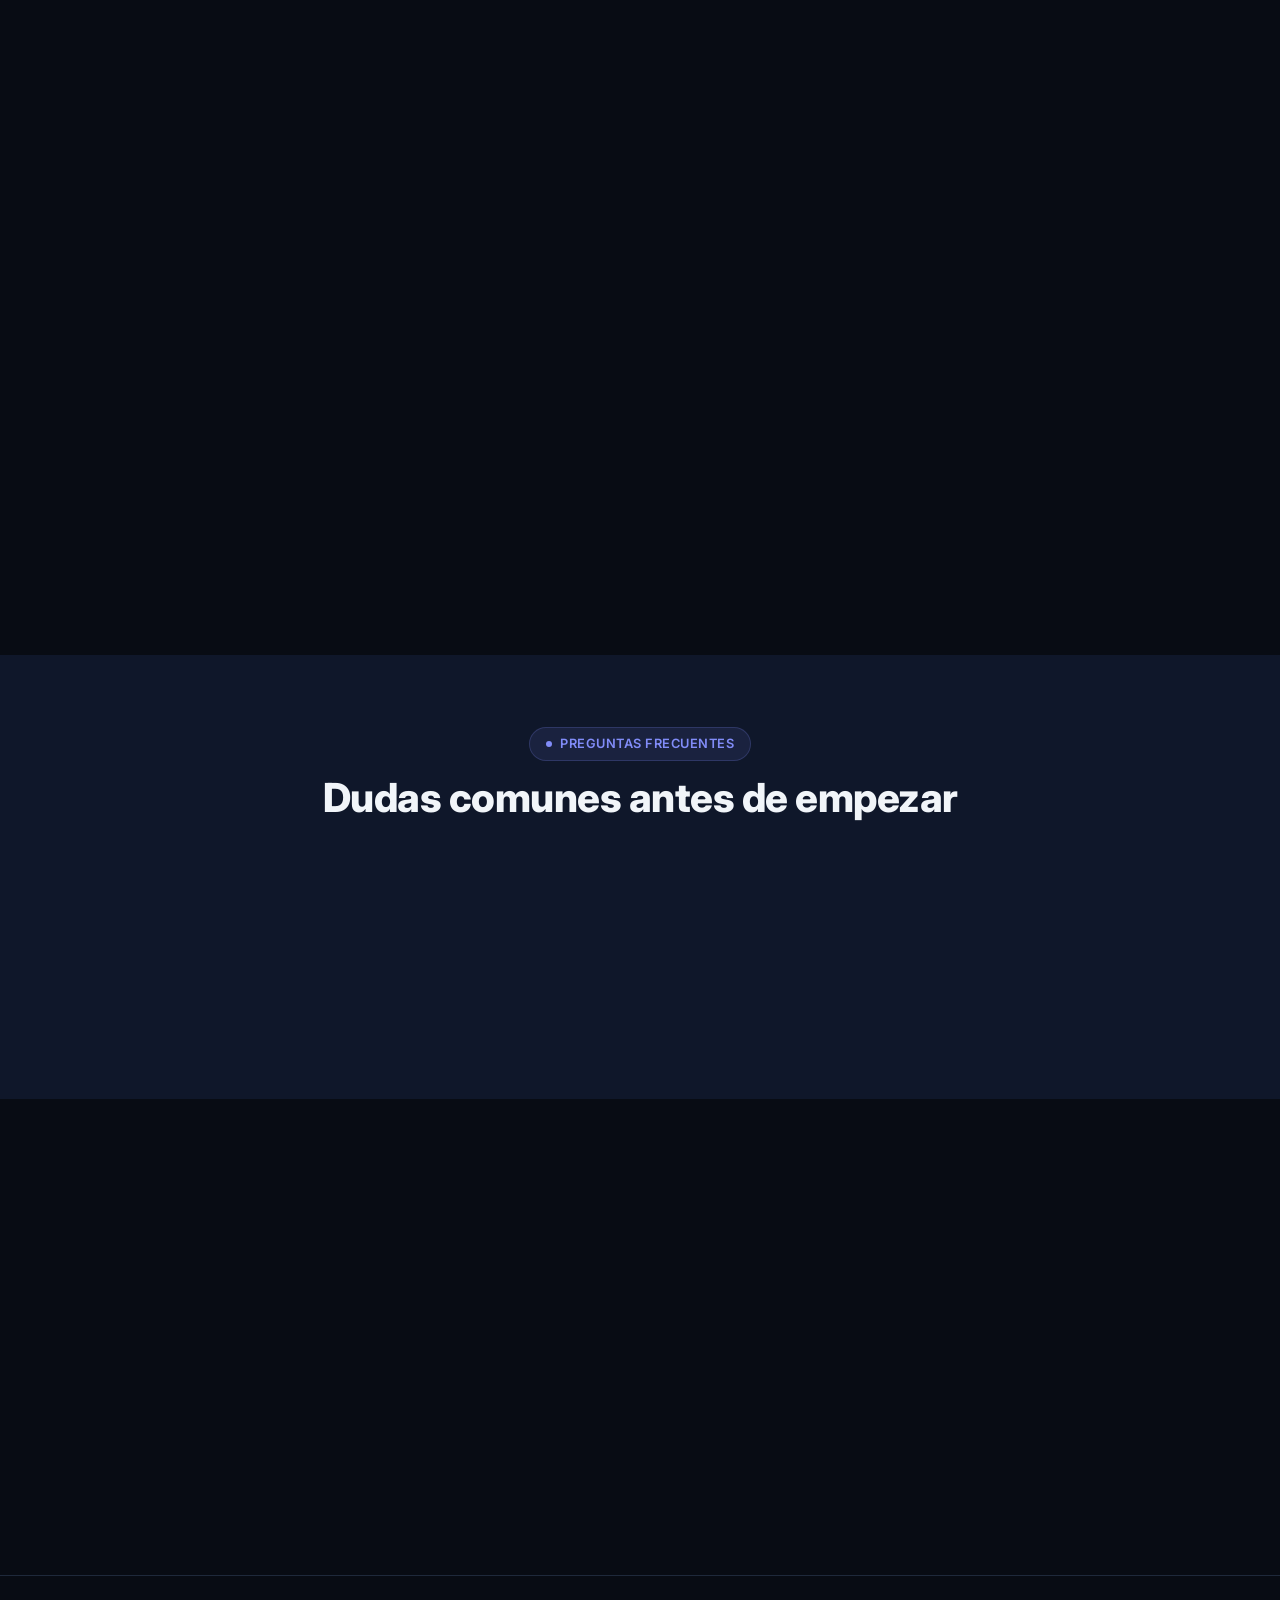
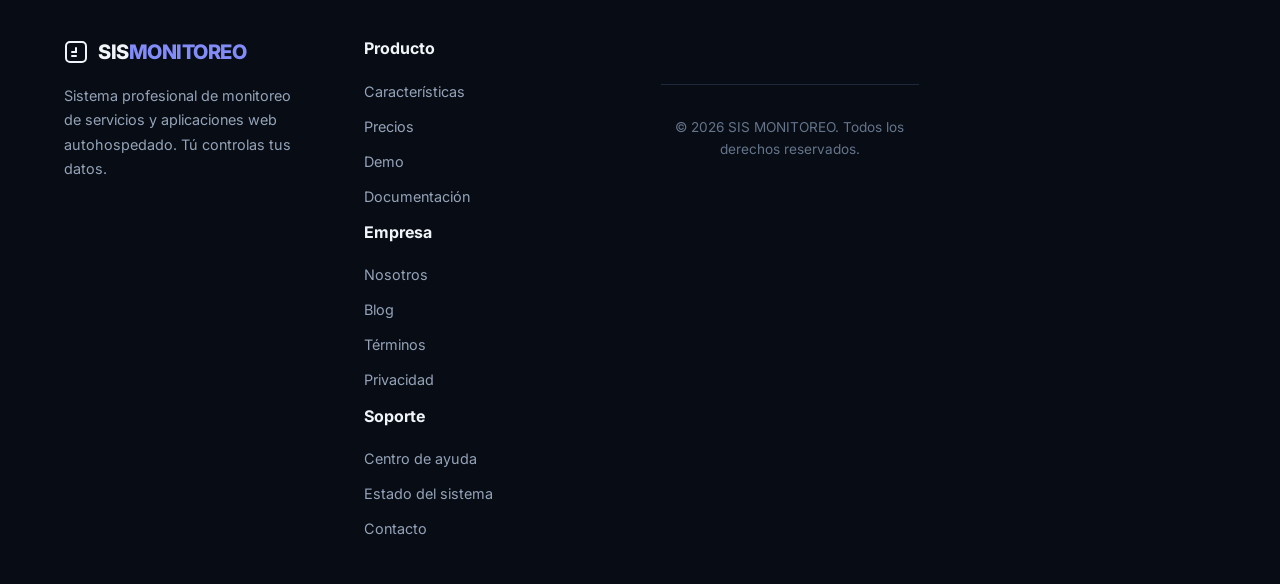
==== commit 20857695: "feat: panel de monitoreo con soporte para agregar servidores por IP y ver servicios en ejecucion" ====
--- a/index.html
+++ b/index.html
@@ -31,11 +31,11 @@
         <a href="#how-it-works" class="nav-link">Cómo funciona</a>
         <a href="#pricing" class="nav-link">Precios</a>
         <a href="#faq" class="nav-link">Preguntas</a>
-        <a href="#" class="nav-link btn btn-primary">Iniciar prueba</a>
+        <a href="dashboard.html" class="nav-link btn btn-primary">Abrir Panel</a>
       </div>
 
       <div class="nav-actions">
-        <a href="#" class="btn btn-outline">Demo en vivo</a>
+        <a href="dashboard.html" class="btn btn-outline">Demo en vivo</a>
         <button class="nav-toggle" id="navToggle" aria-label="Abrir menú">
           <span></span><span></span><span></span>
         </button>
@@ -56,8 +56,8 @@
         Supervisa uptime, tiempo de respuesta, certificados SSL y recibe alertas al instante si algo falla.
       </p>
       <div class="hero-cta">
-        <a href="#pricing" class="btn btn-primary btn-lg">Comenzar gratis</a>
-        <a href="#" class="btn btn-outline btn-lg">Ver demo en vivo</a>
+        <a href="dashboard.html" class="btn btn-primary btn-lg">Abrir Panel de Monitoreo</a>
+        <a href="dashboard.html" class="btn btn-outline btn-lg">Ver demo en vivo</a>
       </div>
       <div class="hero-stats">
         <div class="stat"><span class="stat-value">99.9%</span><span class="stat-label">Uptime promedio</span></div>
@@ -251,7 +251,7 @@
             <li><span class="check">✓</span> Historial de 90 días</li>
             <li><span class="check">✓</span> Soporte prioritario</li>
           </ul>
-          <a href="#" class="btn btn-primary btn-full">Elegir Profesional</a>
+          <a href="dashboard.html" class="btn btn-primary btn-full">Elegir Profesional</a>
         </div>
         <div class="pricing-card">
           <div class="pricing-head">
@@ -267,7 +267,7 @@
             <li><span class="check">✓</span> Historial de 1 año</li>
             <li><span class="check">✓</span> SLA y soporte dedicado</li>
           </ul>
-          <a href="#" class="btn btn-outline btn-full">Contactar ventas</a>
+          <a href="dashboard.html" class="btn btn-outline btn-full">Probar Enterprise</a>
         </div>
       </div>
     </div>
@@ -323,7 +323,7 @@
       <div class="cta-content">
         <h2 class="cta-title">¿Listo para vigilar tus servicios?</h2>
         <p class="cta-text">Instala SIS MONITOREO en tu servidor hoy y empieza a recibir alertas antes de que tus clientes noten un problema.</p>
-        <a href="#" class="btn btn-primary btn-lg">Comenzar prueba gratuita</a>
+        <a href="dashboard.html" class="btn btn-primary btn-lg">Comenzar prueba gratuita</a>
       </div>
     </div>
   </section>
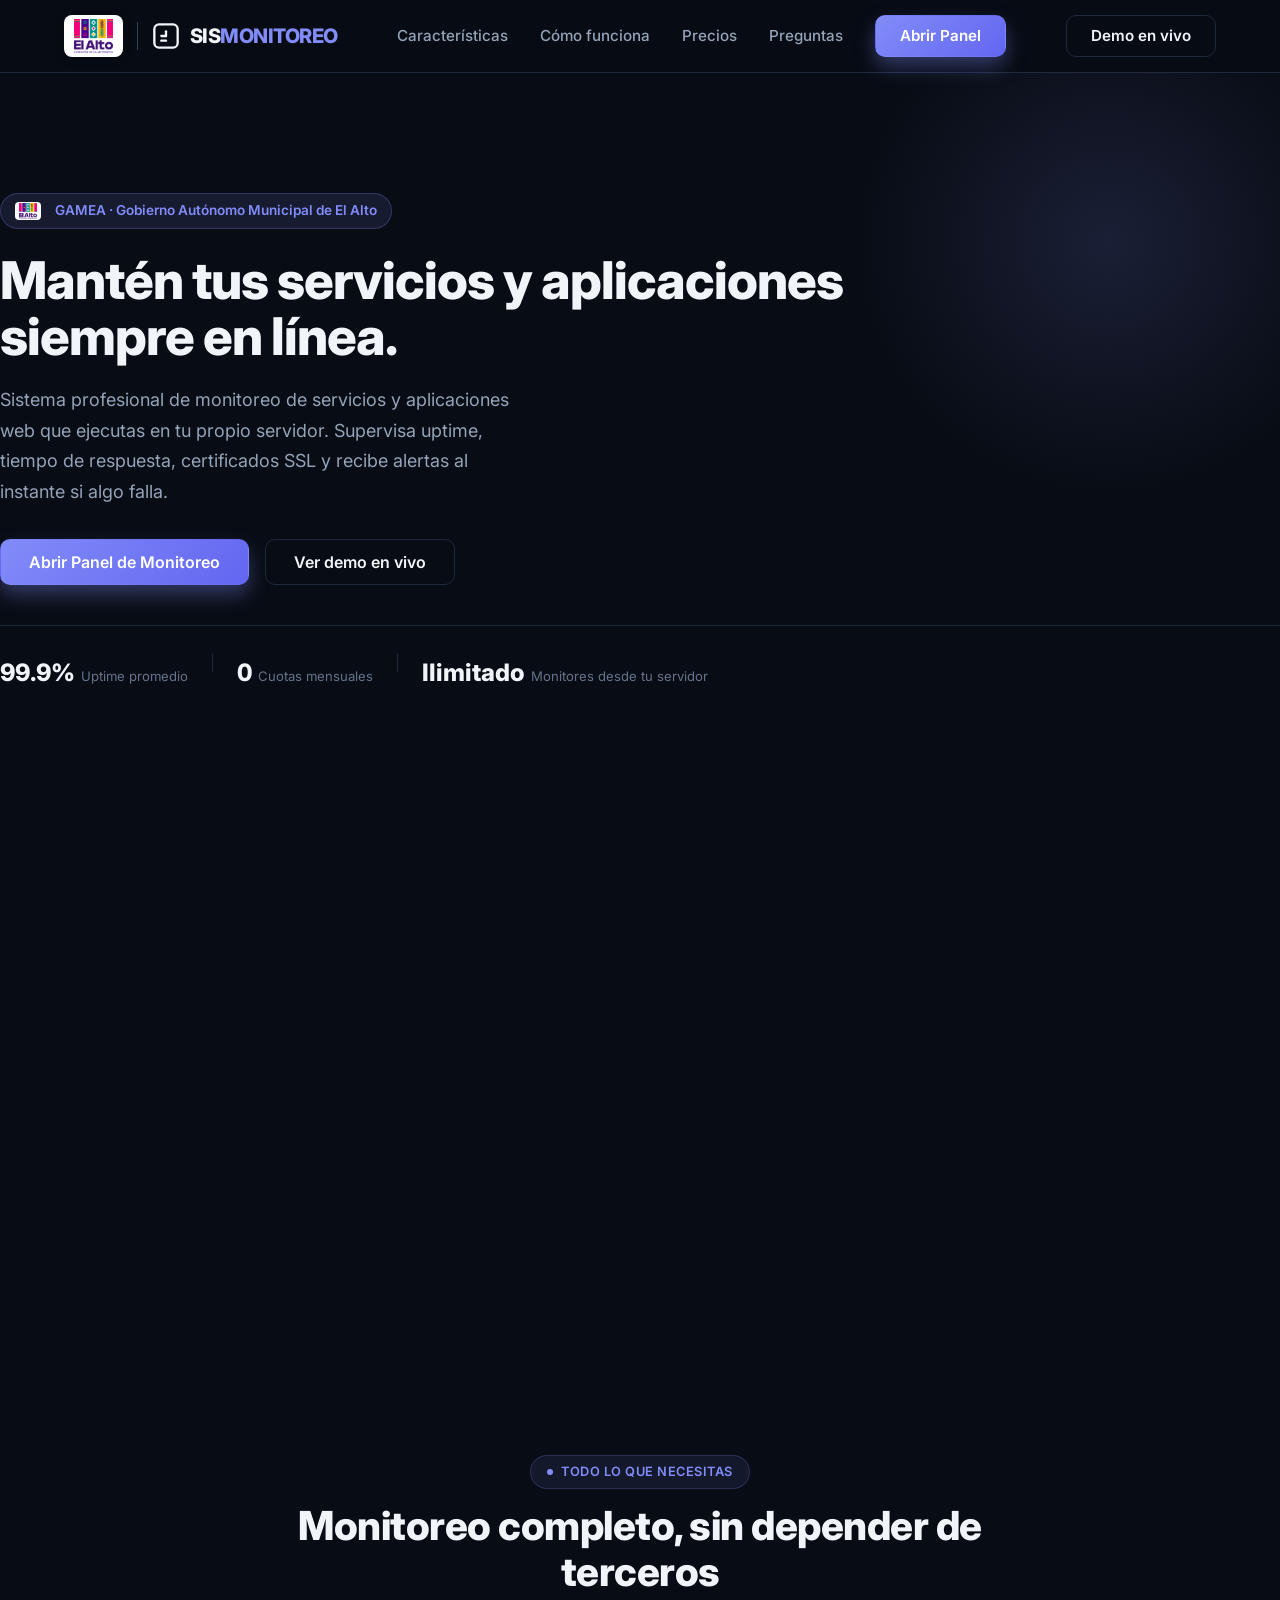
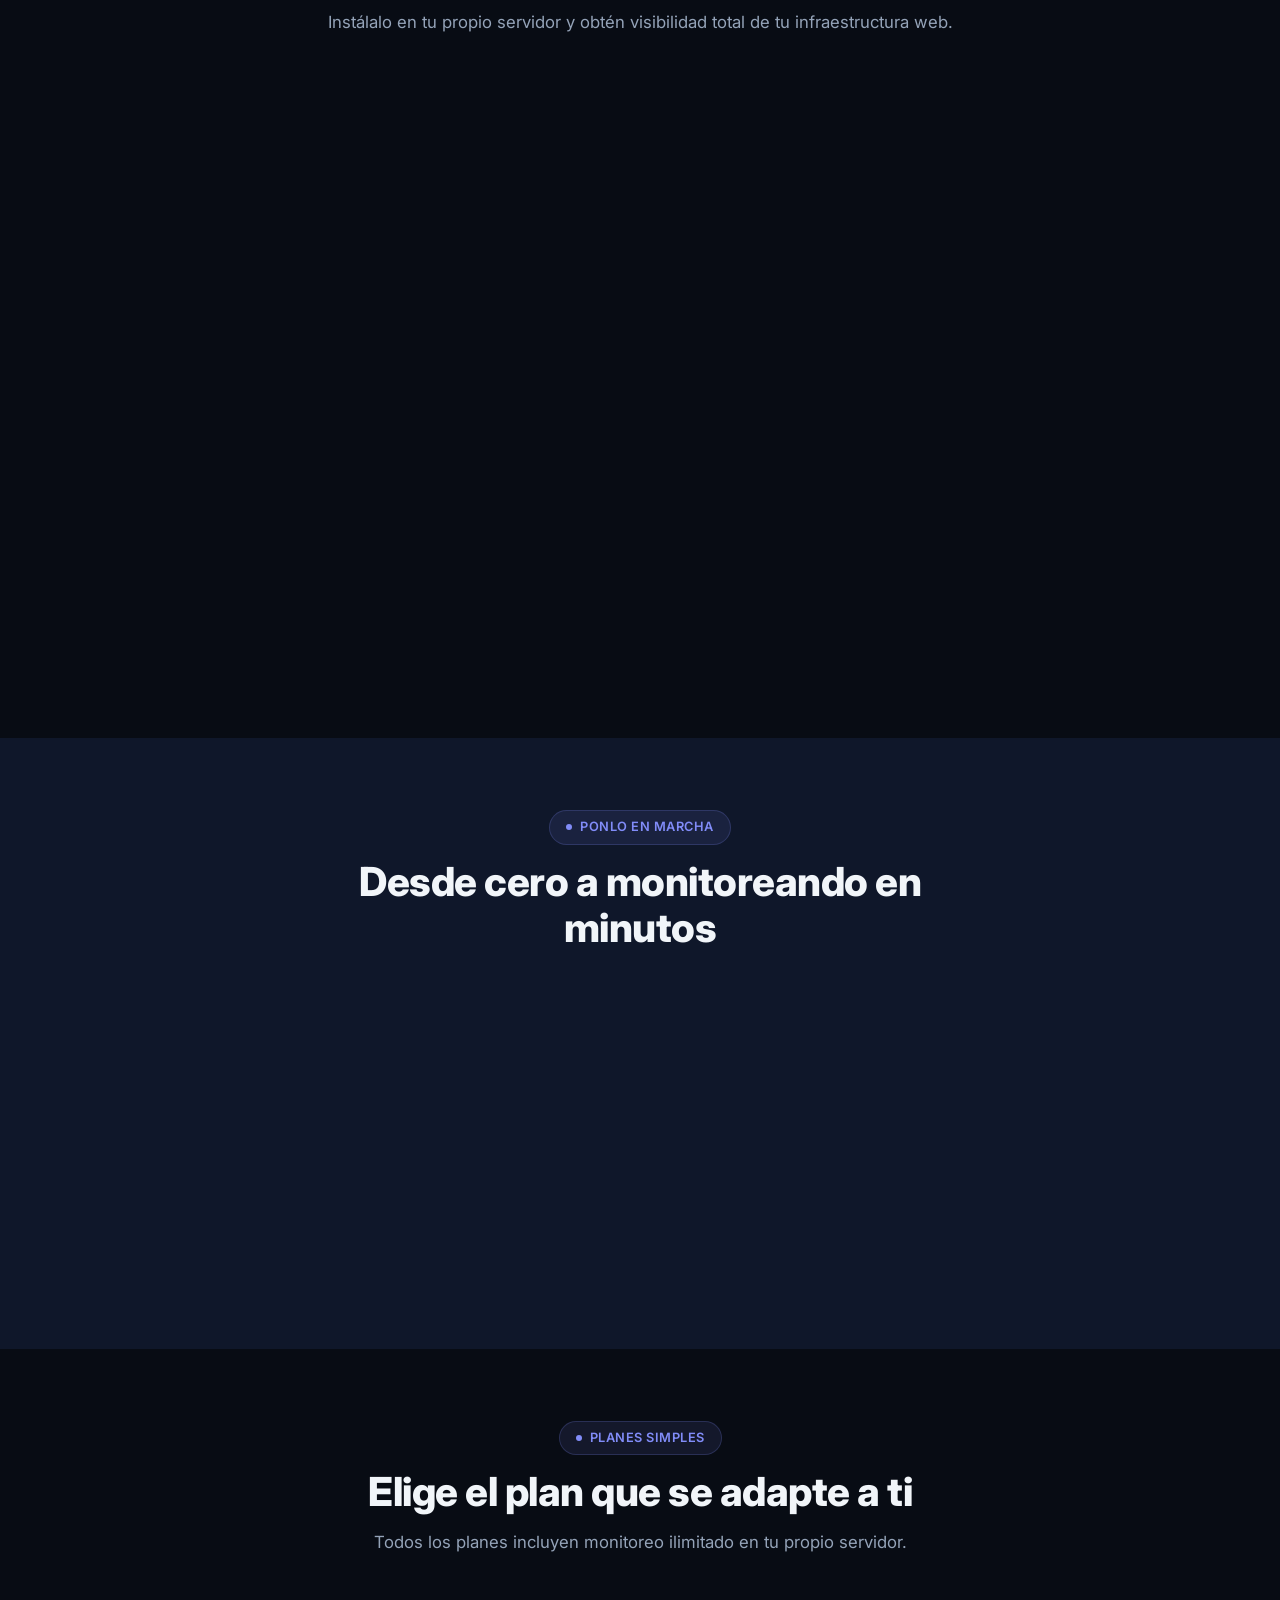
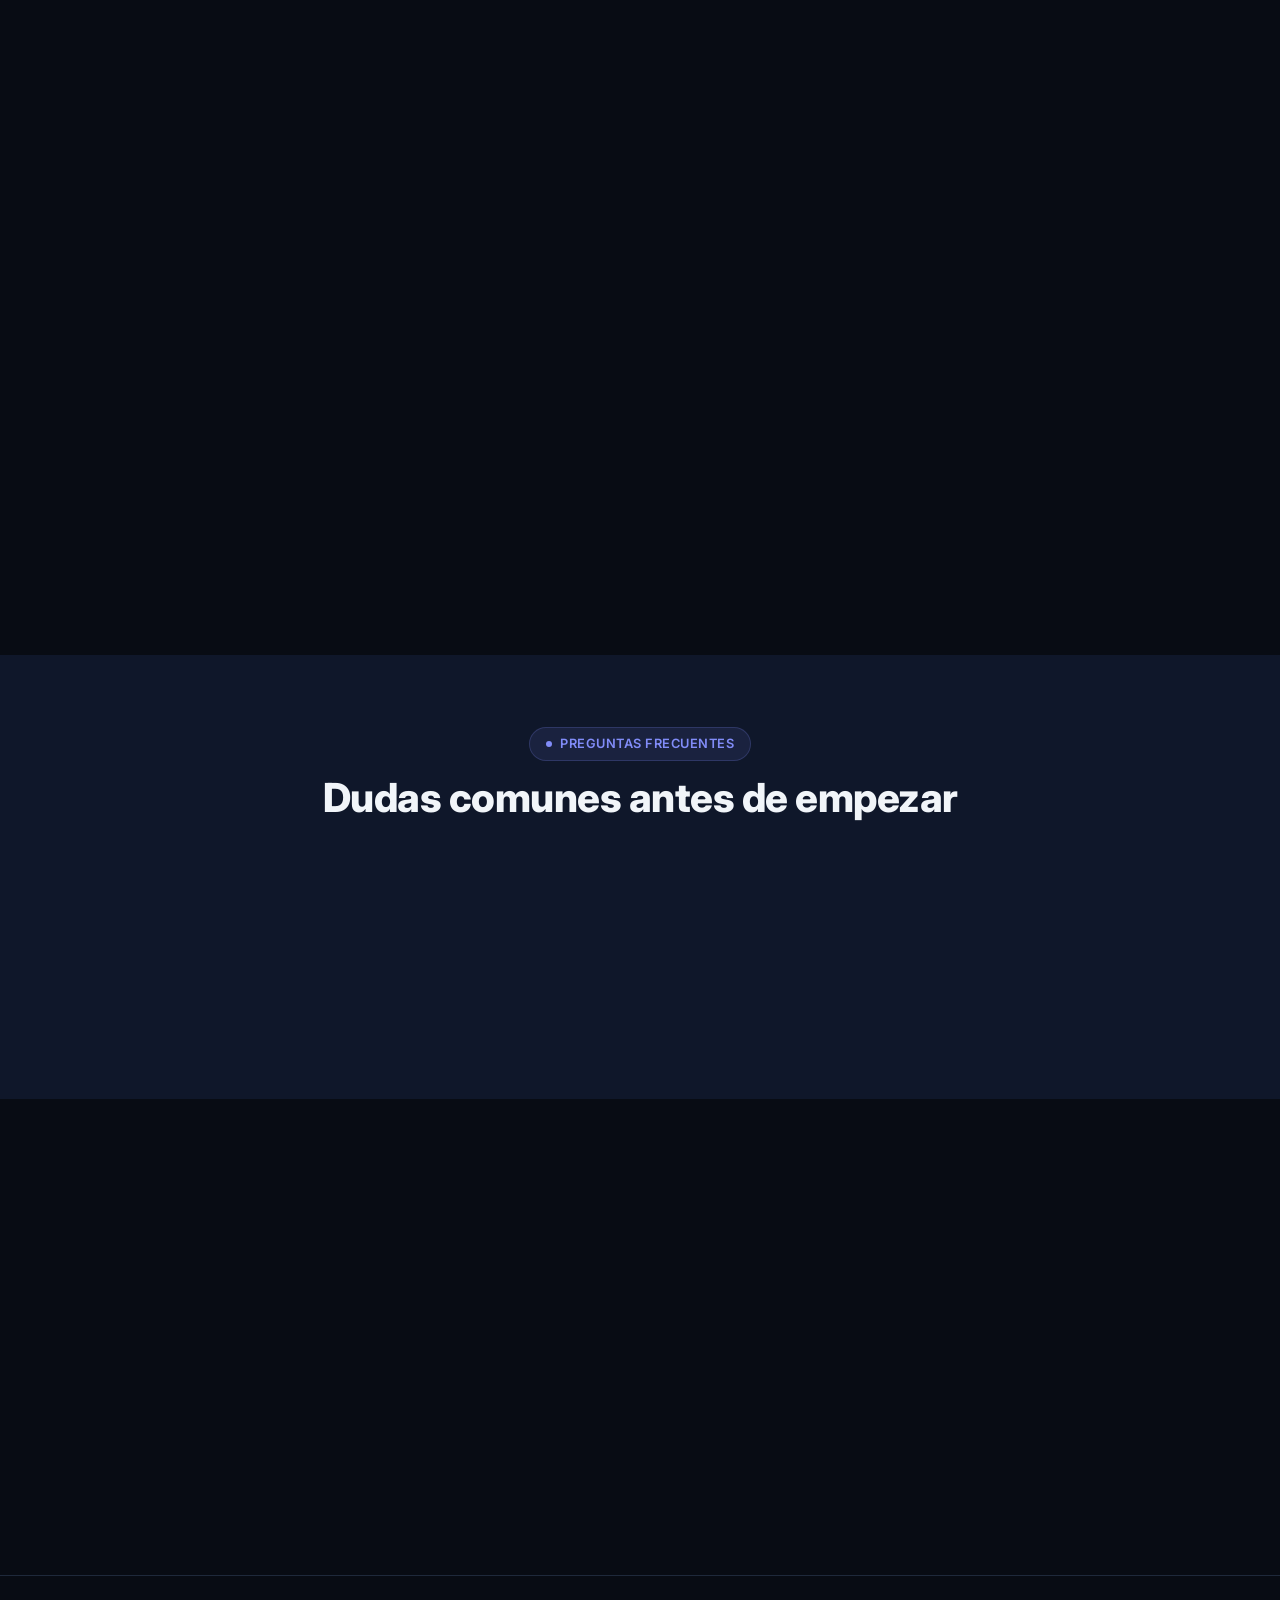
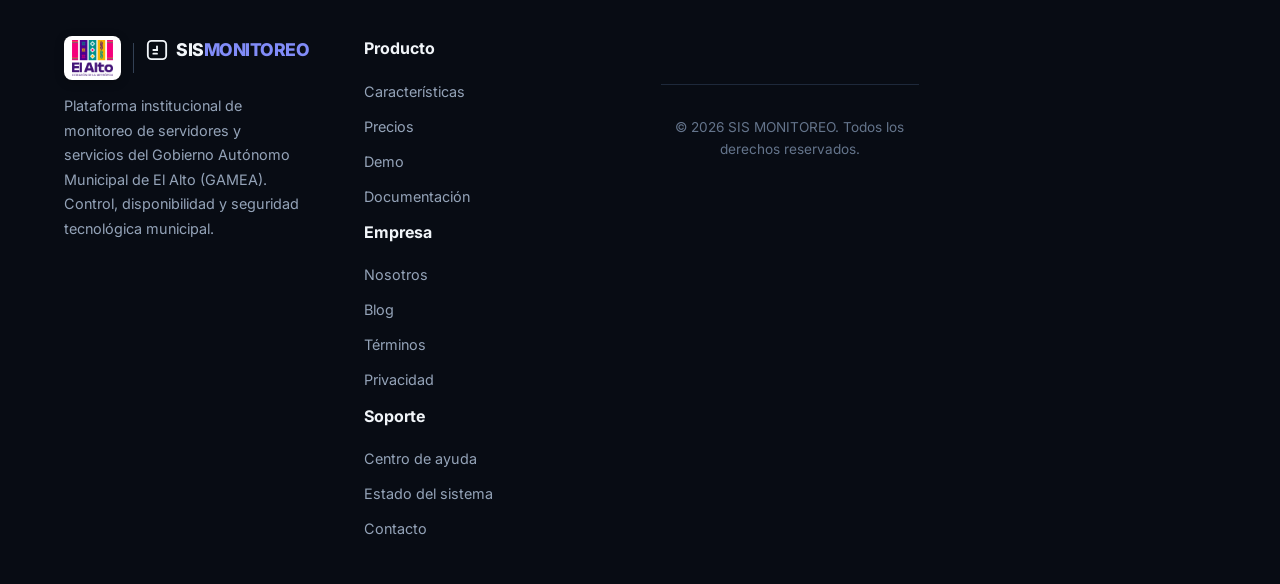
==== commit 24cd7029: "feat: agregar logo oficial del GAMEA en navbar, hero, dashboard y footer" ====
--- a/index.html
+++ b/index.html
@@ -15,16 +15,22 @@
   <!-- Navbar -->
   <nav class="navbar" id="navbar">
     <div class="nav-container">
-      <a href="#" class="nav-logo">
-        <svg width="28" height="28" viewBox="0 0 24 24" fill="none" xmlns="http://www.w3.org/2000/svg" aria-hidden="true">
-          <rect width="20" height="20" x="2" y="2" rx="4" stroke="currentColor" stroke-width="2"/>
-          <path d="M12 8V12" stroke="currentColor" stroke-width="2" stroke-linecap="round"/>
-          <path d="M8 12H12" stroke="currentColor" stroke-width="2" stroke-linecap="round"/>
-          <path d="M12 16H8" stroke="currentColor" stroke-width="2" stroke-linecap="round"/>
-          <circle cx="12" cy="12" r="1" fill="currentColor"/>
-        </svg>
-        <span>SIS<span style="color:#818cf8">MONITOREO</span></span>
-      </a>
+      <div class="brand-group">
+        <a href="https://elalto.gob.bo/" target="_blank" rel="noopener" class="gamea-logo-container" title="Gobierno Autónomo Municipal de El Alto">
+          <img src="img/logo-gamea.png" alt="GAMEA - Gobierno Autónomo Municipal de El Alto" class="gamea-logo-img">
+        </a>
+        <div class="brand-divider"></div>
+        <a href="index.html" class="nav-logo">
+          <svg width="28" height="28" viewBox="0 0 24 24" fill="none" xmlns="http://www.w3.org/2000/svg" aria-hidden="true">
+            <rect width="20" height="20" x="2" y="2" rx="4" stroke="currentColor" stroke-width="2"/>
+            <path d="M12 8V12" stroke="currentColor" stroke-width="2" stroke-linecap="round"/>
+            <path d="M8 12H12" stroke="currentColor" stroke-width="2" stroke-linecap="round"/>
+            <path d="M12 16H8" stroke="currentColor" stroke-width="2" stroke-linecap="round"/>
+            <circle cx="12" cy="12" r="1" fill="currentColor"/>
+          </svg>
+          <span>SIS<span style="color:#818cf8">MONITOREO</span></span>
+        </a>
+      </div>
 
       <div class="nav-links" id="navLinks">
         <a href="#features" class="nav-link">Características</a>
@@ -47,8 +53,8 @@
   <section class="hero" id="hero">
     <div class="hero-content">
       <div class="hero-badge">
-        <span class="dot"></span>
-        Autohospedado · Tú controlas tus datos
+        <img src="img/logo-gamea.png" alt="GAMEA" style="height:18px; width:auto; vertical-align:middle; margin-right:6px; background:#fff; border-radius:4px; padding:1px 4px; display:inline-block;">
+        GAMEA · Gobierno Autónomo Municipal de El Alto
       </div>
       <h1 class="hero-title">Mantén tus servicios y aplicaciones<br>siempre en línea.</h1>
       <p class="hero-subtitle">
@@ -332,17 +338,23 @@
   <footer class="footer">
     <div class="container footer-grid">
       <div class="footer-brand">
-        <a href="#" class="nav-logo" style="text-decoration:none;color:inherit;display:flex;align-items:center;gap:10px;">
-          <svg width="24" height="24" viewBox="0 0 24 24" fill="none" xmlns="http://www.w3.org/2000/svg" aria-hidden="true">
-            <rect width="20" height="20" x="2" y="2" rx="4" stroke="currentColor" stroke-width="2"/>
-            <path d="M12 8V12" stroke="currentColor" stroke-width="2" stroke-linecap="round"/>
-            <path d="M8 12H12" stroke="currentColor" stroke-width="2" stroke-linecap="round"/>
-            <path d="M12 16H8" stroke="currentColor" stroke-width="2" stroke-linecap="round"/>
-            <circle cx="12" cy="12" r="1" fill="currentColor"/>
-          </svg>
-          <span>SIS<span style="color:#818cf8">MONITOREO</span></span>
-        </a>
-        <p class="footer-text">Sistema profesional de monitoreo de servicios y aplicaciones web autohospedado. Tú controlas tus datos.</p>
+        <div style="display:flex; align-items:center; gap:12px; margin-bottom:14px;">
+          <a href="https://elalto.gob.bo/" target="_blank" rel="noopener" class="gamea-logo-container" style="background:#fff; padding:4px 8px; border-radius:8px; height:auto; width:fit-content;" title="Gobierno Autónomo Municipal de El Alto">
+            <img src="img/logo-gamea.png" alt="Logo GAMEA" style="height:36px; width:auto; display:block;">
+          </a>
+          <div class="brand-divider" style="height:30px;"></div>
+          <a href="index.html" class="nav-logo" style="text-decoration:none;color:inherit;display:flex;align-items:center;gap:8px;">
+            <svg width="22" height="22" viewBox="0 0 24 24" fill="none" xmlns="http://www.w3.org/2000/svg" aria-hidden="true">
+              <rect width="20" height="20" x="2" y="2" rx="4" stroke="currentColor" stroke-width="2"/>
+              <path d="M12 8V12" stroke="currentColor" stroke-width="2" stroke-linecap="round"/>
+              <path d="M8 12H12" stroke="currentColor" stroke-width="2" stroke-linecap="round"/>
+              <path d="M12 16H8" stroke="currentColor" stroke-width="2" stroke-linecap="round"/>
+              <circle cx="12" cy="12" r="1" fill="currentColor"/>
+            </svg>
+            <span style="font-size:1.1rem;">SIS<span style="color:#818cf8">MONITOREO</span></span>
+          </a>
+        </div>
+        <p class="footer-text">Plataforma institucional de monitoreo de servidores y servicios del Gobierno Autónomo Municipal de El Alto (GAMEA). Control, disponibilidad y seguridad tecnológica municipal.</p>
       </div>
       <div class="footer-links">
         <div class="footer-col">
--- a/css/style.css
+++ b/css/style.css
@@ -95,6 +95,43 @@
   align-items: center;
   justify-content: space-between;
   height: 72px;
+}
+
+.brand-group {
+  display: flex;
+  align-items: center;
+  gap: 14px;
+}
+
+.gamea-logo-container {
+  display: flex;
+  align-items: center;
+  justify-content: center;
+  background: #ffffff;
+  padding: 4px 10px;
+  border-radius: 8px;
+  box-shadow: 0 2px 10px rgba(0, 0, 0, 0.25);
+  height: 42px;
+  transition: transform var(--transition), box-shadow var(--transition);
+  text-decoration: none;
+}
+
+.gamea-logo-container:hover {
+  transform: translateY(-2px);
+  box-shadow: 0 6px 16px rgba(129, 140, 248, 0.35);
+}
+
+.gamea-logo-img {
+  height: 34px;
+  width: auto;
+  object-fit: contain;
+  display: block;
+}
+
+.brand-divider {
+  width: 1px;
+  height: 28px;
+  background: var(--border-hover);
 }
 
 .nav-logo {
